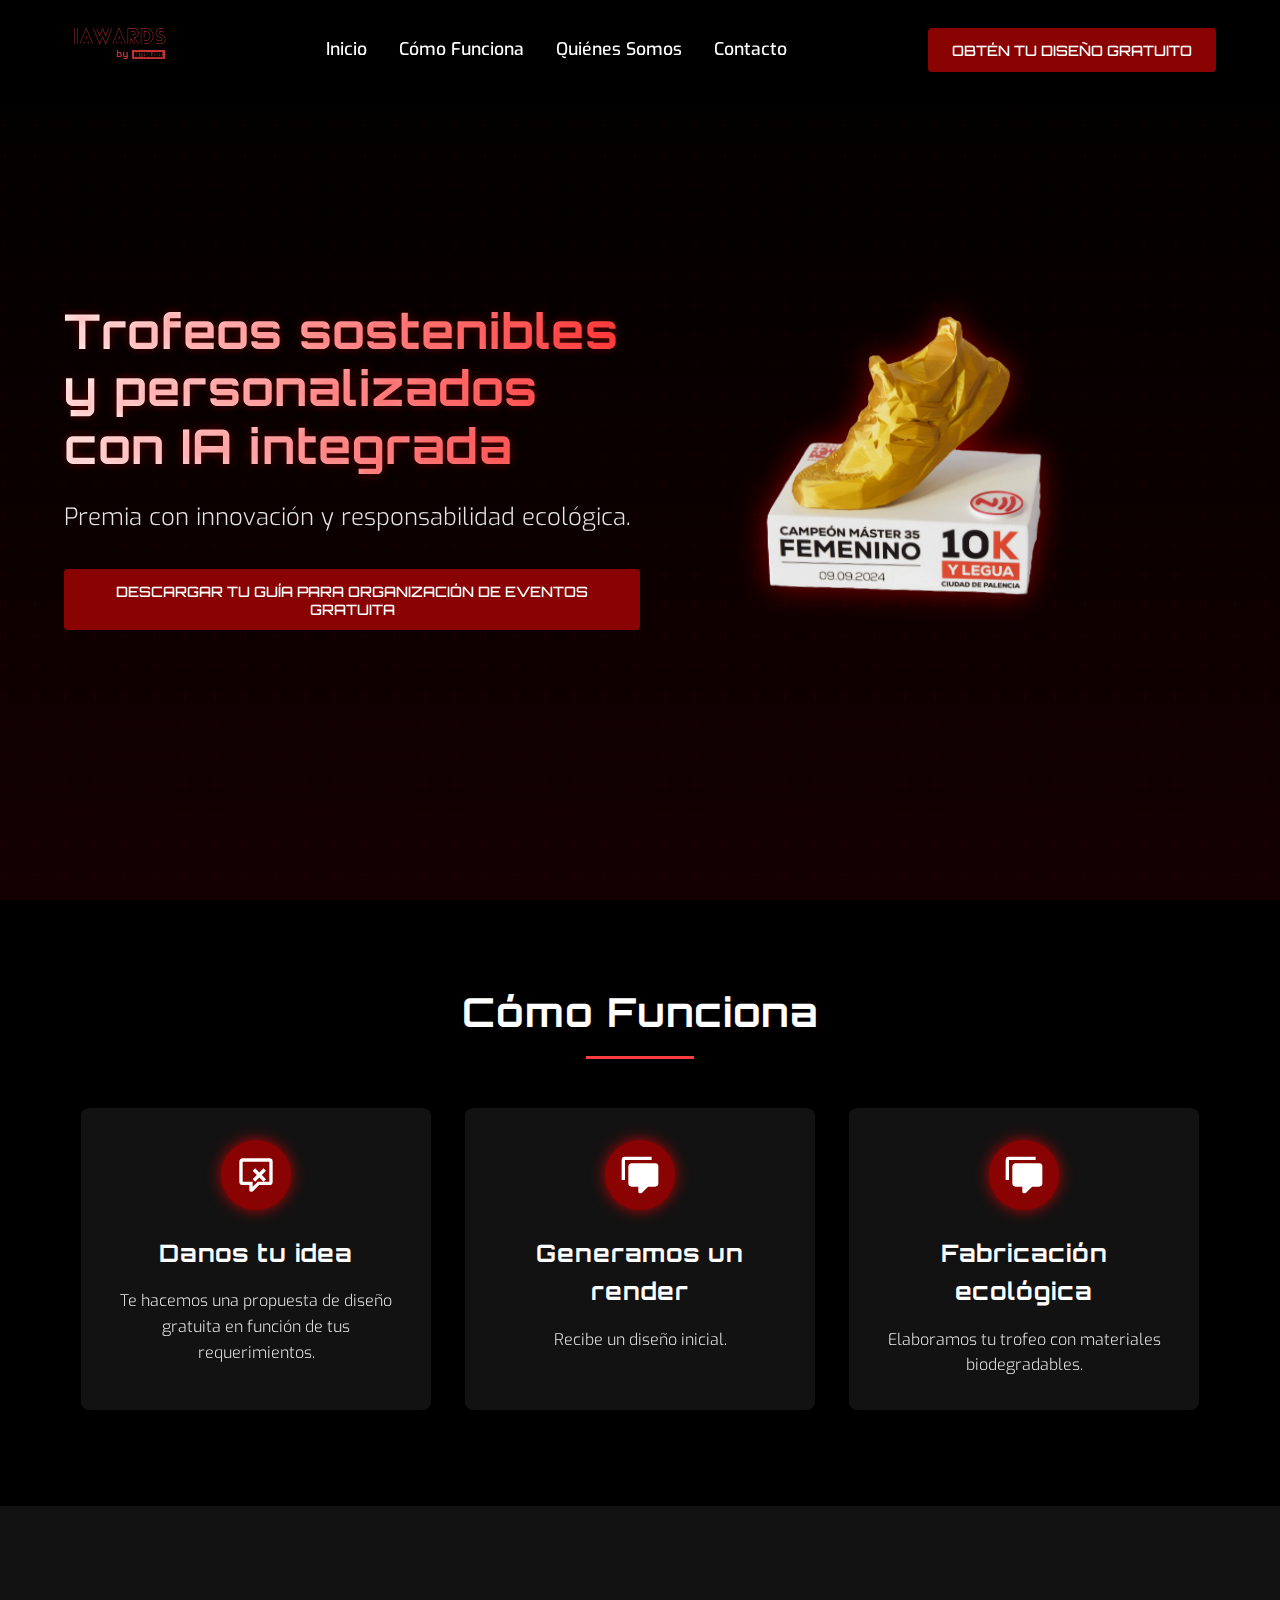
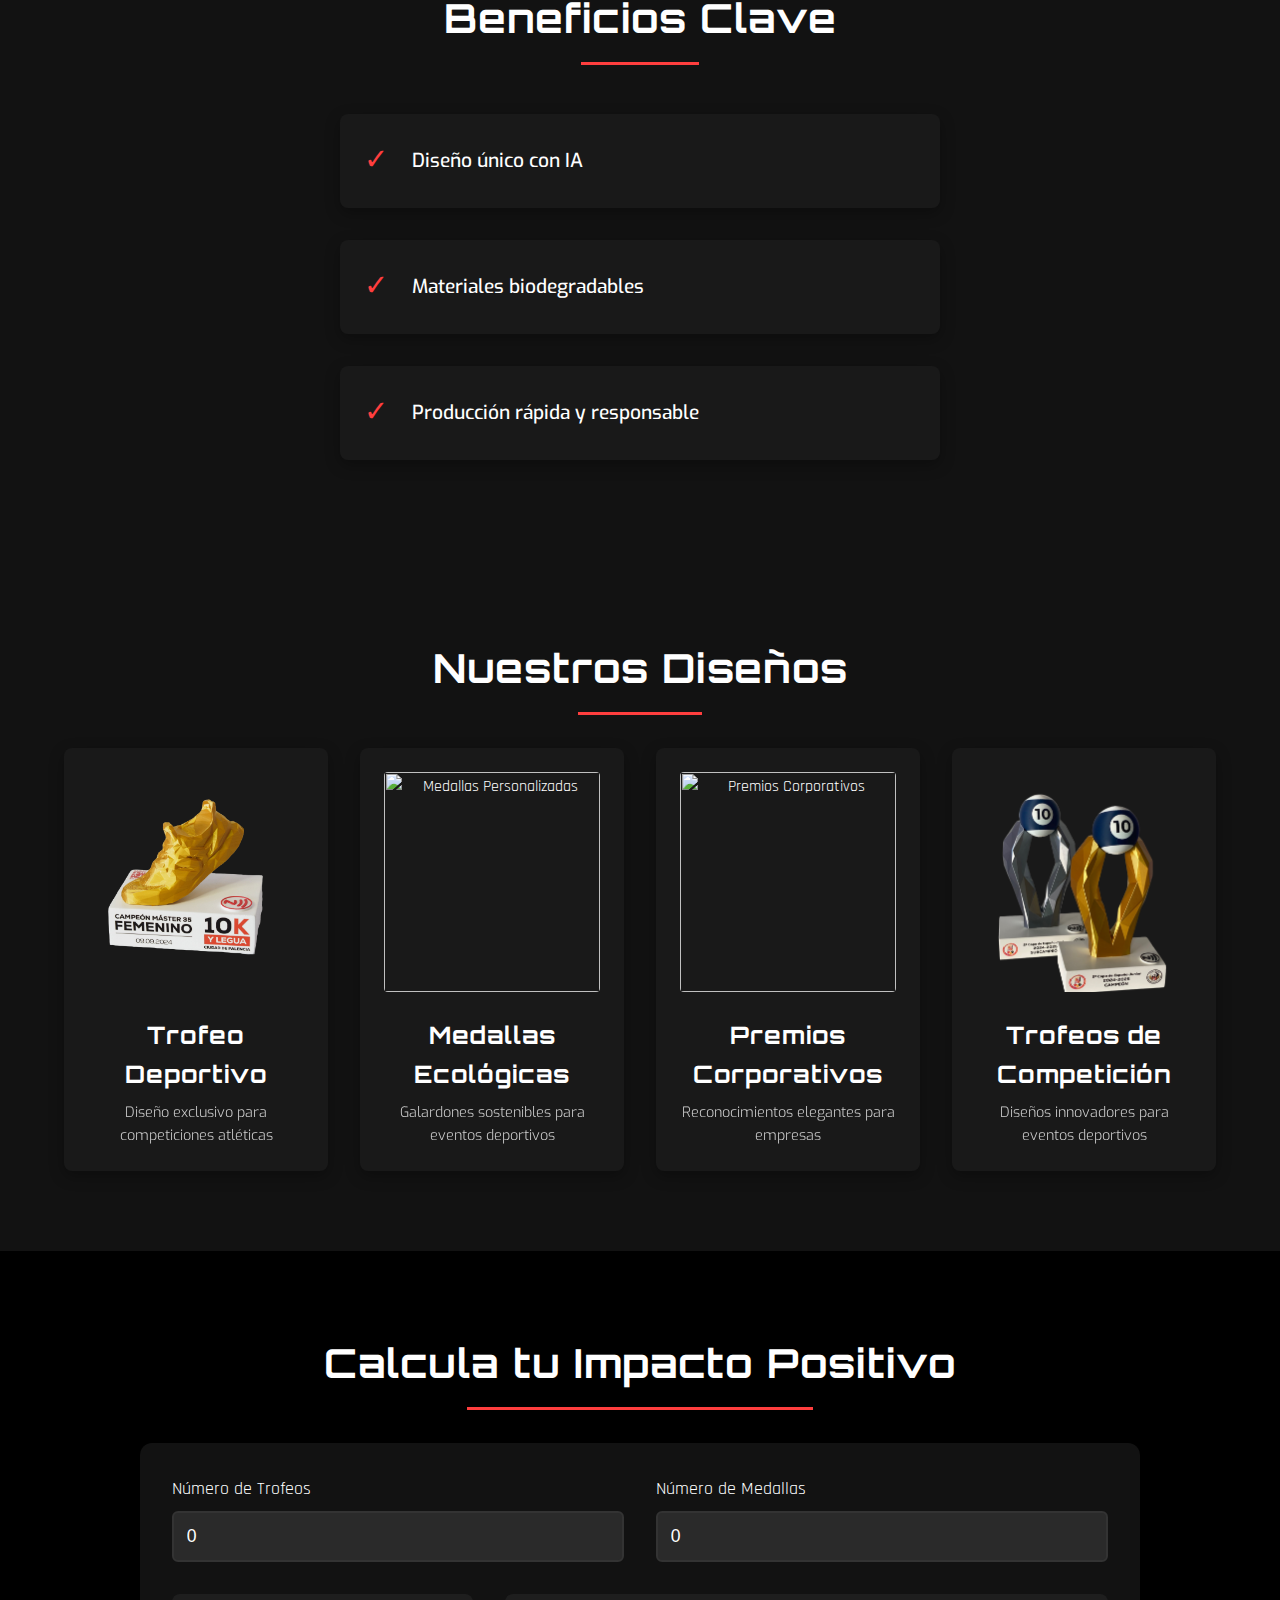
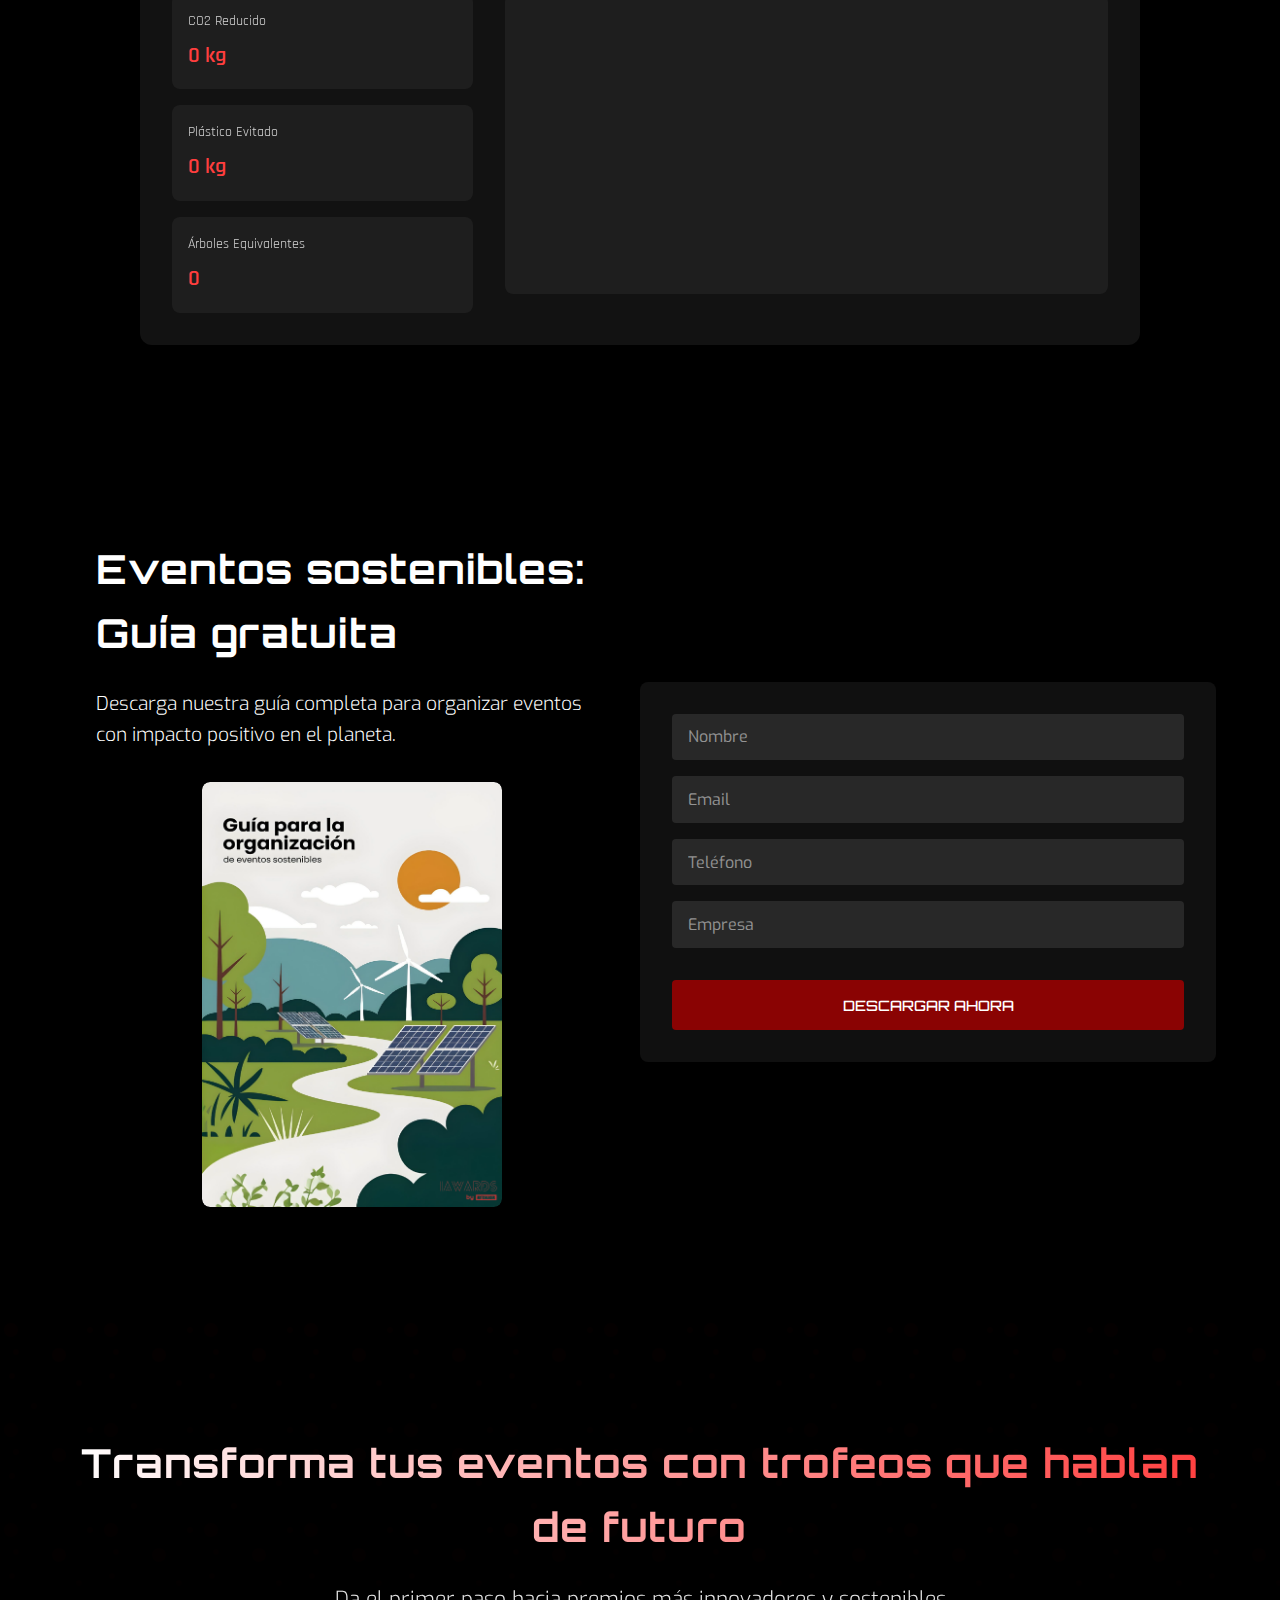
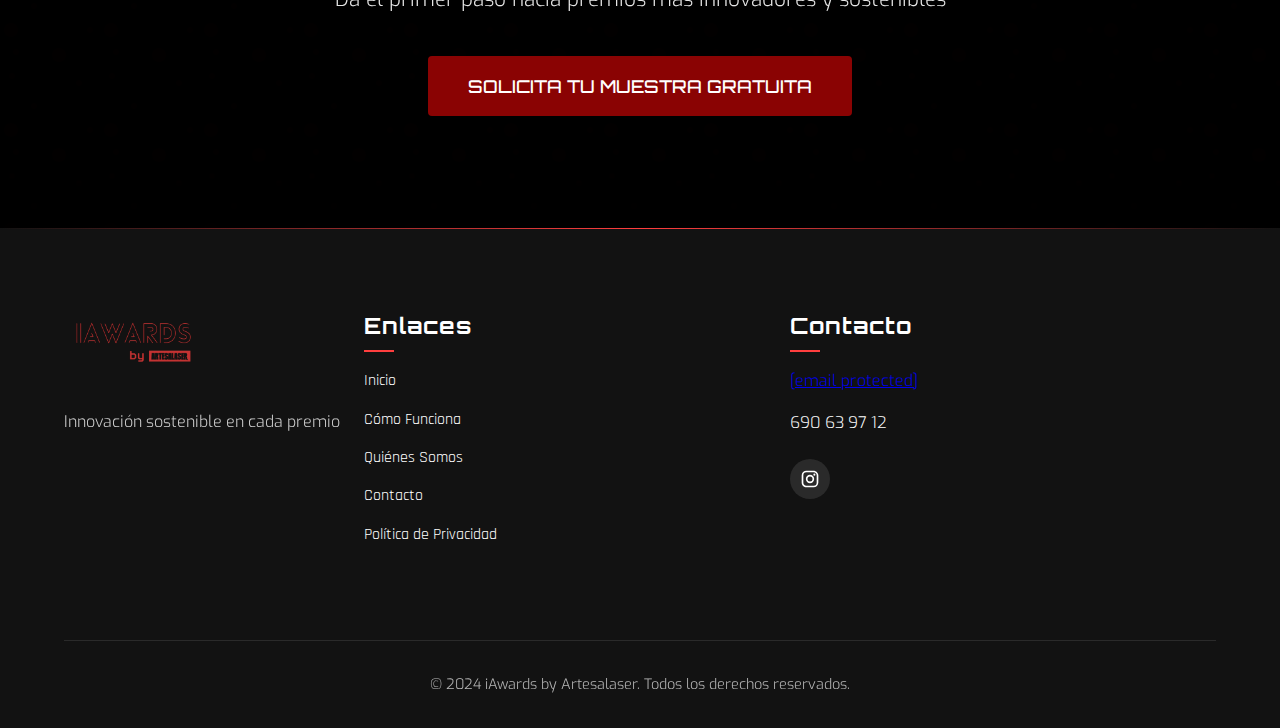
==== index.html @ 8a7608b1 "Add files via upload" ====
<html lang="es">
<head>
    <meta charset="UTF-8">
    <meta name="viewport" content="width=device-width, initial-scale=1.0">
    <title>iAwards - Trofeos Biodegradables con IA</title>
    <link rel="stylesheet" href="styles.css">
    <link rel="stylesheet" href="styles-calculator.css">
    <link rel="stylesheet" href="styles-guide.css">
    <script type="module" src="script.js" defer></script>
</head>
<body>
    <header>
        <div class="logo-container">
            <img src="/freepik__background__19452.png" alt="iAwards" class="logo">
        </div>
        <nav>
            <ul>
                <li><a href="#inicio">Inicio</a></li>
                <li><a href="#como-funciona">Cómo Funciona</a></li>
                <li><a href="about-us.html">Quiénes Somos</a></li>
                <li><a href="#contacto">Contacto</a></li>
            </ul>
        </nav>
        <button class="cta-button">Obtén tu diseño gratuito</button>
        <div class="menu-toggle">
            <span></span>
            <span></span>
            <span></span>
        </div>
    </header>

    <section class="hero" id="inicio">
        <div class="hero-content">
            <h1>Trofeos sostenibles y personalizados con IA integrada</h1>
            <p>Premia con innovación y responsabilidad ecológica.</p>
            <button class="cta-button">Descargar tu guía para organización de eventos gratuita</button>
        </div>
        <div class="hero-image">
            <div class="trophy-showcase">
                <img src="/IMG_0408.png" alt="Trofeo Innovador" class="trophy-img">
            </div>
        </div>
    </section>

    <section class="how-it-works" id="como-funciona">
        <h2>Cómo Funciona</h2>
        <div class="steps">
            <div class="step">
                <div class="step-icon">
                    <svg viewBox="0 0 24 24" class="icon">
                        <path d="M9,22A1,1 0 0,1 8,21V18H4A2,2 0 0,1 2,16V4C2,2.89 2.9,2 4,2H20A2,2 0 0,1 22,4V16A2,2 0 0,1 20,18H13.9L10.2,21.71C10,21.9 9.75,22 9.5,22V22H9M10,16V19.08L13.08,16H20V4H4V16H10M16.5,8L14,10.5L11.5,8L10,9.5L12.5,12L10,14.5L11.5,16L14,13.5L16.5,16L18,14.5L15.5,12L18,9.5L16.5,8Z" />
                    </svg>
                </div>
                <h3>Danos tu idea</h3>
                <p>Te hacemos una propuesta de diseño gratuita en función de tus requerimientos.</p>
            </div>
            <div class="step">
                <div class="step-icon">
                    <svg viewBox="0 0 24 24" class="icon">
                        <path d="M12,23A1,1 0 0,1 11,22V19H7A2,2 0 0,1 5,17V7C5,5.89 5.9,5 7,5H21A2,2 0 0,1 23,7V17A2,2 0 0,1 21,19H16.9L13.2,22.71C13,22.9 12.75,23 12.5,23V23H12M3,15H1V3A2,2 0 0,1 3,1H19V3H3V15Z" />
                    </svg>
                </div>
                <h3>Generamos un render</h3>
                <p>Recibe un diseño inicial.</p>
            </div>
            <div class="step">
                <div class="step-icon">
                    <svg viewBox="0 0 24 24" class="icon">
                        <path d="M12,23A1,1 0 0,1 11,22V19H7A2,2 0 0,1 5,17V7C5,5.89 5.9,5 7,5H21A2,2 0 0,1 23,7V17A2,2 0 0,1 21,19H16.9L13.2,22.71C13,22.9 12.75,23 12.5,23V23H12M3,15H1V3A2,2 0 0,1 3,1H19V3H3V15Z" />
                    </svg>
                </div>
                <h3>Fabricación ecológica</h3>
                <p>Elaboramos tu trofeo con materiales biodegradables.</p>
            </div>
        </div>
    </section>

    <section class="benefits">
        <h2>Beneficios Clave</h2>
        <div class="benefits-list">
            <div class="benefit">
                <span class="checkmark">✓</span>
                <p>Diseño único con IA</p>
            </div>
            <div class="benefit">
                <span class="checkmark">✓</span>
                <p>Materiales biodegradables</p>
            </div>
            <div class="benefit">
                <span class="checkmark">✓</span>
                <p>Producción rápida y responsable</p>
            </div>
        </div>
    </section>

    <section class="trophies-showcase">
        <h2>Nuestros Diseños</h2>
        <div class="trophy-grid">
            <div class="trophy-card">
                <div class="trophy-image-container">
                    <img src="/IMG_0408.png" alt="Trofeo Deportivo" class="trophy-image">
                </div>
                <h3>Trofeo Deportivo</h3>
                <p>Diseño exclusivo para competiciones atléticas</p>
            </div>
            <div class="trophy-card">
                <div class="trophy-image-container">
                    <img src="/IMG_0407.png" alt="Medallas Personalizadas" class="trophy-image">
                </div>
                <h3>Medallas Ecológicas</h3>
                <p>Galardones sostenibles para eventos deportivos</p>
            </div>
            <div class="trophy-card">
                <div class="trophy-image-container">
                    <img src="/IMG_0410.png" alt="Premios Corporativos" class="trophy-image">
                </div>
                <h3>Premios Corporativos</h3>
                <p>Reconocimientos elegantes para empresas</p>
            </div>
            <div class="trophy-card">
                <div class="trophy-image-container">
                    <img src="/freepik__background__19453.png" alt="Trofeos de Competición" class="trophy-image">
                </div>
                <h3>Trofeos de Competición</h3>
                <p>Diseños innovadores para eventos deportivos</p>
            </div>
        </div>
    </section>

    <section class="impact-calculator">
        <h2>Calcula tu Impacto Positivo</h2>
        <div class="calculator-container">
            <div class="inputs">
                <div class="input-group">
                    <label for="trophies">Número de Trofeos</label>
                    <input type="number" id="trophies" min="0" value="0">
                </div>
                <div class="input-group">
                    <label for="medals">Número de Medallas</label>
                    <input type="number" id="medals" min="0" value="0">
                </div>
            </div>
            <div class="results">
                <div class="stats">
                    <div class="stat-item">
                        <span class="stat-label">CO2 Reducido</span>
                        <span class="stat-value" id="co2-saved">0 kg</span>
                    </div>
                    <div class="stat-item">
                        <span class="stat-label">Plástico Evitado</span>
                        <span class="stat-value" id="plastic-saved">0 kg</span>
                    </div>
                    <div class="stat-item">
                        <span class="stat-label">Árboles Equivalentes</span>
                        <span class="stat-value" id="trees-saved">0</span>
                    </div>
                </div>
                <div class="chart-container">
                    <canvas id="impactChart"></canvas>
                </div>
            </div>
        </div>
    </section>

    <section class="lead-magnet">
        <div class="lead-content">
            <h2>Eventos sostenibles: Guía gratuita</h2>
            <p>Descarga nuestra guía completa para organizar eventos con impacto positivo en el planeta.</p>
            <div class="guide-cover">
                <img src="/1freepik__portada-de-libro-titulada-gua-para-la-organizacin-__462513.png" alt="Guía para la organización de eventos sostenibles">
            </div>
        </div>
        <form class="lead-form" action="https://formspree.io/f/maneqpwq" method="POST">
            <input type="text" name="nombre" placeholder="Nombre" required>
            <input type="email" name="email" placeholder="Email" required>
            <input type="tel" name="telefono" placeholder="Teléfono">
            <input type="text" name="empresa" placeholder="Empresa">
            <button type="submit" class="cta-button">Descargar ahora</button>
        </form>
    </section>

    <section class="final-cta">
        <h2>Transforma tus eventos con trofeos que hablan de futuro</h2>
        <p>Da el primer paso hacia premios más innovadores y sostenibles</p>
        <button class="cta-button glow">Solicita tu muestra gratuita</button>
    </section>

    <footer id="contacto">
        <div class="footer-content">
            <div class="footer-logo">
                <img src="/freepik__background__19452.png" alt="iAwards" class="logo">
                <p>Innovación sostenible en cada premio</p>
            </div>
            <div class="footer-links">
                <h3>Enlaces</h3>
                <ul>
                    <li><a href="#inicio">Inicio</a></li>
                    <li><a href="#como-funciona">Cómo Funciona</a></li>
                    <li><a href="about-us.html">Quiénes Somos</a></li>
                    <li><a href="#contacto">Contacto</a></li>
                    <li><a href="privacy.html">Política de Privacidad</a></li>
                </ul>
            </div>
            <div class="footer-contact">
                <h3>Contacto</h3>
                <p><a href="/cdn-cgi/l/email-protection" class="__cf_email__" data-cfemail="9cfdeee8f9effdf0fdeff9eedcfbf1fdf5f0b2fff3f1">[email&#160;protected]</a></p>
                <p>690 63 97 12</p>
                <div class="social-icons">
                    <a href="https://www.instagram.com/" class="social-icon">
                        <svg viewBox="0 0 24 24" class="icon">
                            <path d="M7.8,2H16.2C19.4,2 22,4.6 22,7.8V16.2A5.8,5.8 0 0,1 16.2,22H7.8C4.6,22 2,19.4 2,16.2V7.8A5.8,5.8 0 0,1 7.8,2M7.6,4A3.6,3.6 0 0,0 4,7.6V16.4C4,18.39 5.61,20 7.6,20H16.4A3.6,3.6 0 0,0 20,16.4V7.6C20,5.61 18.39,4 16.4,4H7.6M17.25,5.5A1.25,1.25 0 0,1 18.5,6.75A1.25,1.25 0 0,1 17.25,8A1.25,1.25 0 0,1 16,6.75A1.25,1.25 0 0,1 17.25,5.5M12,7A5,5 0 0,1 17,12A5,5 0 0,1 12,17A5,5 0 0,1 7,12A5,5 0 0,1 12,7M12,9A3,3 0 0,0 9,12A3,3 0 0,0 12,15A3,3 0 0,0 15,12A3,3 0 0,0 12,9Z" />
                        </svg>
                    </a>
                </div>
            </div>
        </div>
        <div class="footer-bottom">
            <p>&copy; 2024 iAwards by Artesalaser. Todos los derechos reservados.</p>
        </div>
    </footer>
<script data-cfasync="false" src="/cdn-cgi/scripts/5c5dd728/cloudflare-static/email-decode.min.js"></script></body>
</html>
---- styles.css ----
@import url('https://fonts.googleapis.com/css2?family=Orbitron:wght@400;500;600;700&family=Rajdhani:wght@300;400;500;600;700&family=Exo:wght@200;300;400;500;600;700&display=swap');

:root {
    --primary-color: #8a0303;
    --secondary-color: #fd0000;
    --accent-color: #ff3e3e;
    --background-color: #000000;
    --text-color: #ffffff;
    --dark-grey: #121212;
    --light-grey: #333333;
    --glow-color: rgba(255, 0, 0, 0.7);
    --transition-speed: 0.3s;
}

* {
    margin: 0;
    padding: 0;
    box-sizing: border-box;
}

body {
    font-family: 'Rajdhani', sans-serif;
    background-color: var(--background-color);
    color: var(--text-color);
    line-height: 1.6;
    overflow-x: hidden;
}

h1, h2, h3 {
    font-family: 'Orbitron', sans-serif;
    font-weight: 700;
    letter-spacing: 1px;
}

p {
    font-family: 'Exo', sans-serif;
    font-weight: 300;
}

.hidden {
    opacity: 0;
    transform: translateY(20px);
}

/* Header Styles */
header {
    display: flex;
    justify-content: space-between;
    align-items: center;
    padding: 1rem 5%;
    position: fixed;
    top: 0;
    left: 0;
    width: 100%;
    z-index: 1000;
    background-color: rgba(0, 0, 0, 0.9);
    backdrop-filter: blur(10px);
    box-shadow: 0 2px 10px rgba(0, 0, 0, 0.3);
    transition: all 0.3s ease;
}

.logo-container {
    width: 120px;
}

.logo {
    width: 100%;
    height: auto;
}

nav ul {
    display: flex;
    list-style: none;
}

nav ul li {
    margin: 0 1rem;
}

nav ul li a {
    color: var(--text-color);
    text-decoration: none;
    font-family: 'Exo', sans-serif;
    font-weight: 500;
    font-size: 1.1rem;
    transition: all var(--transition-speed) ease;
    position: relative;
}

nav ul li a::after {
    content: '';
    position: absolute;
    width: 0;
    height: 2px;
    bottom: -4px;
    left: 0;
    background-color: var(--accent-color);
    transition: width var(--transition-speed) ease;
}

nav ul li a:hover {
    color: var(--accent-color);
}

nav ul li a:hover::after {
    width: 100%;
}

.cta-button {
    background-color: var(--primary-color);
    color: var(--text-color);
    border: none;
    padding: 0.8rem 1.5rem;
    font-family: 'Orbitron', sans-serif;
    font-size: 0.9rem;
    font-weight: 500;
    text-transform: uppercase;
    border-radius: 4px;
    cursor: pointer;
    transition: all var(--transition-speed) ease;
    position: relative;
    overflow: hidden;
    z-index: 1;
}

.cta-button::before {
    content: '';
    position: absolute;
    top: 0;
    left: -100%;
    width: 100%;
    height: 100%;
    background: linear-gradient(90deg, transparent, rgba(255, 255, 255, 0.2), transparent);
    transition: all 0.6s ease;
    z-index: -1;
}

.cta-button:hover {
    background-color: var(--secondary-color);
    transform: scale(1.05);
    box-shadow: 0 0 15px var(--glow-color);
}

.cta-button:hover::before {
    left: 100%;
}

.cta-button.glow {
    animation: pulse 2s infinite;
}

@keyframes pulse {
    0% {
        box-shadow: 0 0 0 0 var(--glow-color);
    }
    70% {
        box-shadow: 0 0 15px 10px rgba(255, 0, 0, 0);
    }
    100% {
        box-shadow: 0 0 0 0 rgba(255, 0, 0, 0);
    }
}

.menu-toggle {
    display: none;
    flex-direction: column;
    justify-content: space-between;
    width: 30px;
    height: 21px;
    cursor: pointer;
}

.menu-toggle span {
    display: block;
    height: 3px;
    width: 100%;
    background-color: var(--text-color);
    border-radius: 3px;
    transition: all 0.3s ease;
}

/* Hero Section */
.hero {
    display: flex;
    align-items: center;
    justify-content: space-between;
    min-height: 100vh;
    padding: 7rem 5% 5rem;
    background: linear-gradient(to bottom, #000000, #140000);
    position: relative;
    overflow: hidden;
}

.hero::before {
    content: '';
    position: absolute;
    top: 0;
    left: 0;
    width: 100%;
    height: 100%;
    background: url("data:image/svg+xml,%3Csvg width='60' height='60' viewBox='0 0 60 60' xmlns='http://www.w3.org/2000/svg'%3E%3Cg fill='none' fill-rule='evenodd'%3E%3Cg fill='%23ff0000' fill-opacity='0.05'%3E%3Cpath d='M36 34v-4h-2v4h-4v2h4v4h2v-4h4v-2h-4zm0-30V0h-2v4h-4v2h4v4h2V6h4V4h-4zM6 34v-4H4v4H0v2h4v4h2v-4h4v-2H6zM6 4V0H4v4H0v2h4v4h2V6h4V4H6z'/%3E%3C/g%3E%3C/g%3E%3C/svg%3E");
    opacity: 0.5;
}

.hero-content {
    flex: 1;
    max-width: 600px;
    z-index: 2;
}

.hero h1 {
    font-size: 3rem;
    margin-bottom: 1.5rem;
    line-height: 1.2;
    background: linear-gradient(90deg, #ffffff, #ff3e3e);
    -webkit-background-clip: text;
    background-clip: text;
    color: transparent;
    text-shadow: 0 0 10px rgba(255, 0, 0, 0.3);
}

.hero p {
    font-size: 1.5rem;
    margin-bottom: 2rem;
    opacity: 0.9;
}

.hero-image {
    flex: 1;
    display: flex;
    justify-content: center;
    align-items: center;
    position: relative;
}

.trophy-showcase {
    position: relative;
    perspective: 1000px;
    width: 100%;
    height: 400px;
    display: flex;
    justify-content: center;
    align-items: center;
}

.trophy-img {
    height: 100%;
    object-fit: contain;
    transform: rotateY(15deg);
    filter: drop-shadow(0 0 15px rgba(255, 0, 0, 0.5));
    transition: transform 0.5s ease;
}

.trophy-showcase:hover .trophy-img {
    transform: rotateY(0deg) scale(1.05);
}

/* How It Works Section */
.how-it-works {
    padding: 5rem 5%;
    text-align: center;
    background-color: var(--background-color);
}

.how-it-works h2 {
    font-size: 2.5rem;
    margin-bottom: 3rem;
    position: relative;
    display: inline-block;
}

.how-it-works h2::after {
    content: '';
    position: absolute;
    width: 30%;
    height: 3px;
    bottom: -15px;
    left: 35%;
    background-color: var(--accent-color);
}

.steps {
    display: flex;
    justify-content: space-around;
    flex-wrap: wrap;
    max-width: 1200px;
    margin: 0 auto;
}

.step {
    flex: 1;
    min-width: 250px;
    max-width: 350px;
    margin: 1rem;
    padding: 2rem;
    background-color: rgba(30, 30, 30, 0.6);
    border-radius: 8px;
    box-shadow: 0 5px 15px rgba(0, 0, 0, 0.3);
    transition: all var(--transition-speed) ease;
    position: relative;
    overflow: hidden;
}

.step::before {
    content: '';
    position: absolute;
    top: 0;
    left: 0;
    width: 100%;
    height: 100%;
    background: linear-gradient(45deg, transparent, rgba(255, 0, 0, 0.05), transparent);
    transform: translateX(-100%);
    transition: transform 0.6s ease;
}

.step:hover {
    transform: translateY(-10px);
    box-shadow: 0 10px 25px rgba(0, 0, 0, 0.4);
}

.step:hover::before {
    transform: translateX(100%);
}

.step-icon {
    width: 70px;
    height: 70px;
    margin: 0 auto 1.5rem;
    display: flex;
    justify-content: center;
    align-items: center;
    border-radius: 50%;
    background-color: var(--primary-color);
    box-shadow: 0 0 15px var(--glow-color);
}

.step-icon .icon {
    width: 40px;
    height: 40px;
    fill: var(--text-color);
}

.step h3 {
    font-size: 1.5rem;
    margin-bottom: 1rem;
}

.step p {
    font-size: 1rem;
    opacity: 0.9;
}

/* Benefits Section */
.benefits {
    padding: 5rem 5%;
    text-align: center;
    background-color: var(--dark-grey);
}

.benefits h2 {
    font-size: 2.5rem;
    margin-bottom: 3rem;
    position: relative;
    display: inline-block;
}

.benefits h2::after {
    content: '';
    position: absolute;
    width: 30%;
    height: 3px;
    bottom: -15px;
    left: 35%;
    background-color: var(--accent-color);
}

.benefits-list {
    display: flex;
    flex-direction: column;
    max-width: 600px;
    margin: 0 auto;
}

.benefit {
    display: flex;
    align-items: center;
    margin: 1rem 0;
    padding: 1.5rem;
    background-color: rgba(30, 30, 30, 0.6);
    border-radius: 8px;
    box-shadow: 0 5px 15px rgba(0, 0, 0, 0.3);
    transition: all var(--transition-speed) ease;
}

.benefit:hover {
    transform: translateX(10px);
    box-shadow: 0 5px 25px rgba(0, 0, 0, 0.5);
}

.checkmark {
    font-size: 1.8rem;
    color: var(--accent-color);
    margin-right: 1.5rem;
}

.benefit p {
    font-size: 1.2rem;
    font-weight: 500;
}

/* Trophies Showcase Section */
.trophies-showcase {
    padding: 5rem 5%;
    text-align: center;
    background-color: var(--dark-grey);
    position: relative;
}

.trophies-showcase h2 {
    font-size: 2.5rem;
    margin-bottom: 3rem;
    position: relative;
    display: inline-block;
}

.trophies-showcase h2::after {
    content: '';
    position: absolute;
    width: 30%;
    height: 3px;
    bottom: -15px;
    left: 35%;
    background-color: var(--accent-color);
}

.trophy-grid {
    display: grid;
    grid-template-columns: repeat(auto-fit, minmax(250px, 1fr));
    gap: 2rem;
    max-width: 1200px;
    margin: 0 auto;
}

.trophy-card {
    background-color: rgba(30, 30, 30, 0.6);
    border-radius: 8px;
    padding: 1.5rem;
    transition: all var(--transition-speed) ease;
    box-shadow: 0 5px 15px rgba(0, 0, 0, 0.3);
    overflow: hidden;
}

.trophy-card:hover {
    transform: translateY(-10px);
    box-shadow: 0 15px 30px rgba(0, 0, 0, 0.5);
}

.trophy-image-container {
    height: 220px;
    margin-bottom: 1.5rem;
    overflow: hidden;
    border-radius: 4px;
    position: relative;
}

.trophy-image {
    width: 100%;
    height: 100%;
    object-fit: cover;
    transition: transform 0.5s ease;
}

.trophy-card:hover .trophy-image {
    transform: scale(1.05);
}

.trophy-card h3 {
    font-size: 1.5rem;
    margin-bottom: 0.5rem;
    color: var(--text-color);
}

.trophy-card p {
    font-size: 0.9rem;
    opacity: 0.8;
}

/* Lead Magnet Section */
.lead-magnet {
    padding: 5rem 5%;
    background-color: var(--background-color);
    display: flex;
    flex-wrap: wrap;
    align-items: center;
    justify-content: space-between;
}

.lead-content {
    flex: 1;
    min-width: 300px;
    padding: 2rem;
}

.lead-content h2 {
    font-size: 2.5rem;
    margin-bottom: 1.5rem;
}

.lead-content p {
    font-size: 1.2rem;
    max-width: 500px;
    margin-bottom: 1.5rem;
}

.lead-form {
    flex: 1;
    min-width: 300px;
    padding: 2rem;
    background-color: rgba(20, 20, 20, 0.8);
    border-radius: 8px;
    box-shadow: 0 5px 15px rgba(0, 0, 0, 0.3);
}

.lead-form input {
    width: 100%;
    padding: 0.8rem 1rem;
    margin-bottom: 1rem;
    border: none;
    border-radius: 4px;
    background-color: rgba(255, 255, 255, 0.1);
    color: var(--text-color);
    font-family: 'Exo', sans-serif;
    font-size: 1rem;
    transition: all var(--transition-speed) ease;
}

.lead-form input:focus {
    outline: none;
    background-color: rgba(255, 255, 255, 0.2);
    box-shadow: 0 0 10px rgba(255, 0, 0, 0.3);
}

.lead-form input::placeholder {
    color: rgba(255, 255, 255, 0.5);
}

.lead-form button {
    width: 100%;
    padding: 1rem;
    margin-top: 1rem;
}

/* Final CTA Section */
.final-cta {
    padding: 7rem 5%;
    text-align: center;
    background-color: var(--background-color);
    background-image: linear-gradient(to bottom, rgba(0, 0, 0, 0.7), rgba(0, 0, 0, 0.9)), url("data:image/svg+xml,%3Csvg width='100' height='100' viewBox='0 0 100 100' xmlns='http://www.w3.org/2000/svg'%3E%3Cpath d='M11 18c3.866 0 7-3.134 7-7s-3.134-7-7-7-7 3.134-7 7 3.134 7 7 7zm48 25c3.866 0 7-3.134 7-7s-3.134-7-7-7-7 3.134-7 7 3.134 7 7 7zm-43-7c1.657 0 3-1.343 3-3s-1.343-3-3-3-3 1.343-3 3 1.343 3 3 3zm63 31c1.657 0 3-1.343 3-3s-1.343-3-3-3-3 1.343-3 3 1.343 3 3 3zM34 90c1.657 0 3-1.343 3-3s-1.343-3-3-3-3 1.343-3 3 1.343 3 3 3zm56-76c1.657 0 3-1.343 3-3s-1.343-3-3-3-3 1.343-3 3 1.343 3 3 3zM12 60c1.657 0 3-1.343 3-3s-1.343-3-3-3-3 1.343-3 3 1.343 3 3 3z' fill='%23ff0000' fill-opacity='0.05' fill-rule='evenodd'/%3E%3C/svg%3E");
}

.final-cta h2 {
    font-size: 2.5rem;
    margin-bottom: 1.5rem;
    background: linear-gradient(90deg, #ffffff, #ff3e3e);
    -webkit-background-clip: text;
    background-clip: text;
    color: transparent;
}

.final-cta p {
    font-size: 1.3rem;
    max-width: 700px;
    margin: 0 auto 2.5rem;
    opacity: 0.9;
}

.final-cta button {
    padding: 1.2rem 2.5rem;
    font-size: 1.1rem;
}

/* Footer Styles */
footer {
    background-color: var(--dark-grey);
    padding: 5rem 5% 2rem;
    position: relative;
}

footer::before {
    content: '';
    position: absolute;
    top: 0;
    left: 0;
    width: 100%;
    height: 1px;
    background: linear-gradient(90deg, transparent, var(--accent-color), transparent);
}

.footer-content {
    display: flex;
    flex-wrap: wrap;
    justify-content: space-between;
    margin-bottom: 3rem;
}

.footer-logo {
    flex: 1;
    min-width: 200px;
    max-width: 300px;
    margin-bottom: 2rem;
}

.footer-logo img {
    width: 150px;
    margin-bottom: 1rem;
}

.footer-logo p {
    font-size: 1rem;
    opacity: 0.8;
}

.footer-links, .footer-contact {
    flex: 1;
    min-width: 200px;
    margin-bottom: 2rem;
}

.footer-links h3, .footer-contact h3 {
    font-size: 1.4rem;
    margin-bottom: 1.5rem;
    position: relative;
    display: inline-block;
}

.footer-links h3::after, .footer-contact h3::after {
    content: '';
    position: absolute;
    width: 30px;
    height: 2px;
    bottom: -8px;
    left: 0;
    background-color: var(--accent-color);
}

.footer-links ul {
    list-style: none;
}

.footer-links ul li {
    margin-bottom: 0.8rem;
}

.footer-links ul li a, .social-icon {
    color: var(--text-color);
    text-decoration: none;
    transition: all var(--transition-speed) ease;
    font-size: 1rem;
    display: inline-block;
    position: relative;
}

.footer-links ul li a::after {
    content: '';
    position: absolute;
    width: 0;
    height: 1px;
    bottom: -3px;
    left: 0;
    background-color: var(--accent-color);
    transition: width var(--transition-speed) ease;
}

.footer-links ul li a:hover {
    color: var(--accent-color);
    transform: translateX(5px);
}

.footer-links ul li a:hover::after {
    width: 100%;
}

.footer-contact p {
    margin-bottom: 1rem;
    font-size: 1rem;
}

.social-icons {
    display: flex;
    margin-top: 1.5rem;
}

.social-icon {
    width: 40px;
    height: 40px;
    display: flex;
    align-items: center;
    justify-content: center;
    background-color: rgba(255, 255, 255, 0.1);
    border-radius: 50%;
    margin-right: 1rem;
    transition: all var(--transition-speed) ease;
}

.social-icon .icon {
    width: 20px;
    height: 20px;
    fill: var(--text-color);
    transition: all var(--transition-speed) ease;
}

.social-icon:hover {
    background-color: var(--accent-color);
    transform: translateY(-5px);
    box-shadow: 0 5px 15px rgba(255, 0, 0, 0.3);
}

.social-icon:hover .icon {
    fill: #ffffff;
}

.footer-bottom {
    text-align: center;
    padding-top: 2rem;
    border-top: 1px solid rgba(255, 255, 255, 0.1);
}

.footer-bottom p {
    font-size: 0.9rem;
    opacity: 0.7;
}

/* Responsive Styles */
@media screen and (max-width: 1024px) {
    header {
        padding: 1rem 3%;
    }
    
    .hero {
        padding: 7rem 3% 5rem;
        flex-direction: column;
    }
    
    .hero-content {
        max-width: 100%;
        text-align: center;
        margin-bottom: 3rem;
    }
    
    .hero h1 {
        font-size: 2.5rem;
    }
    
    .how-it-works, .benefits, .lead-magnet, .final-cta {
        padding: 4rem 3%;
    }
    
    .steps {
        justify-content: center;
    }
    
    .step {
        margin: 1rem;
    }
}

@media screen and (max-width: 768px) {
    header {
        padding: 1rem 5%;
    }
    
    nav {
        position: fixed;
        top: 0;
        right: -100%;
        width: 70%;
        height: 100vh;
        background-color: rgba(0, 0, 0, 0.95);
        display: flex;
        align-items: center;
        justify-content: center;
        transition: right 0.5s ease;
        z-index: 1000;
    }
    
    nav.active {
        right: 0;
    }
    
    nav ul {
        flex-direction: column;
        text-align: center;
    }
    
    nav ul li {
        margin: 1.5rem 0;
    }
    
    header .cta-button {
        display: none;
    }
    
    .menu-toggle {
        display: flex;
        z-index: 1001;
    }
    
    .menu-toggle.active span:nth-child(1) {
        transform: translateY(9px) rotate(45deg);
    }
    
    .menu-toggle.active span:nth-child(2) {
        opacity: 0;
    }
    
    .menu-toggle.active span:nth-child(3) {
        transform: translateY(-9px) rotate(-45deg);
    }
    
    .hero h1 {
        font-size: 2rem;
    }
    
    .hero p {
        font-size: 1.2rem;
    }
    
    .lead-magnet {
        flex-direction: column;
    }
    
    .lead-content, .lead-form {
        min-width: 100%;
    }
    
    .lead-content {
        text-align: center;
        margin-bottom: 2rem;
    }
    
    .lead-content p {
        margin: 0 auto 1.5rem;
    }
    
    .final-cta h2 {
        font-size: 2rem;
    }
    
    .final-cta p {
        font-size: 1.1rem;
    }
}

@media screen and (max-width: 480px) {
    .hero h1 {
        font-size: 1.8rem;
    }
    
    .hero p {
        font-size: 1rem;
    }
    
    .trophy-showcase {
        height: 300px;
    }
    
    .how-it-works h2, .benefits h2, .lead-content h2, .final-cta h2 {
        font-size: 1.8rem;
    }
    
    .step {
        padding: 1.5rem;
    }
    
    .lead-form {
        padding: 1.5rem;
    }
    
    .footer-logo, .footer-links, .footer-contact {
        min-width: 100%;
        text-align: center;
    }
    
    .footer-links h3::after, .footer-contact h3::after {
        left: 50%;
        transform: translateX(-50%);
    }
    
    .social-icons {
        justify-content: center;
    }
}
---- styles-calculator.css ----
.impact-calculator {
    padding: 5rem 5%;
    background-color: var(--background-color);
}

.impact-calculator h2 {
    font-size: 2.5rem;
    text-align: center;
    margin-bottom: 3rem;
    position: relative;
    display: inline-block;
    width: 100%;
}

.impact-calculator h2::after {
    content: '';
    position: absolute;
    width: 30%;
    height: 3px;
    bottom: -15px;
    left: 35%;
    background-color: var(--accent-color);
}

.calculator-container {
    max-width: 1000px;
    margin: 0 auto;
    background-color: var(--dark-grey);
    border-radius: 12px;
    padding: 2rem;
    box-shadow: 0 5px 15px rgba(0, 0, 0, 0.3);
}

.inputs {
    display: flex;
    gap: 2rem;
    margin-bottom: 2rem;
}

.input-group {
    flex: 1;
}

.input-group label {
    display: block;
    margin-bottom: 0.5rem;
    font-size: 1.1rem;
    color: var(--text-color);
}

.input-group input {
    width: 100%;
    padding: 0.8rem;
    border: 2px solid var(--light-grey);
    border-radius: 6px;
    background-color: rgba(255, 255, 255, 0.1);
    color: var(--text-color);
    font-size: 1.1rem;
    transition: all 0.3s ease;
}

.input-group input:focus {
    outline: none;
    border-color: var(--accent-color);
    box-shadow: 0 0 10px rgba(255, 0, 0, 0.2);
}

.results {
    display: grid;
    grid-template-columns: 1fr 2fr;
    gap: 2rem;
    margin-top: 2rem;
}

.stats {
    display: flex;
    flex-direction: column;
    gap: 1rem;
}

.stat-item {
    background-color: rgba(255, 255, 255, 0.05);
    padding: 1rem;
    border-radius: 8px;
    transition: all 0.3s ease;
}

.stat-item:hover {
    background-color: rgba(255, 255, 255, 0.1);
    transform: translateY(-2px);
}

.stat-label {
    display: block;
    font-size: 0.9rem;
    color: var(--text-color);
    opacity: 0.8;
    margin-bottom: 0.3rem;
}

.stat-value {
    display: block;
    font-size: 1.4rem;
    font-weight: 600;
    color: var(--accent-color);
}

.chart-container {
    background-color: rgba(255, 255, 255, 0.05);
    border-radius: 8px;
    padding: 1rem;
    height: 300px;
}

@media screen and (max-width: 768px) {
    .inputs {
        flex-direction: column;
        gap: 1rem;
    }

    .results {
        grid-template-columns: 1fr;
    }

    .chart-container {
        height: 250px;
    }
}
---- styles-guide.css ----
.guide-cover {
    max-width: 300px;
    margin: 2rem auto 0;
    position: relative;
    transition: transform 0.3s ease;
    box-shadow: 0 10px 25px rgba(0, 0, 0, 0.4);
    border-radius: 8px;
    overflow: hidden;
}

.guide-cover img {
    width: 100%;
    height: auto;
    display: block;
    border-radius: 8px;
}

.guide-cover:hover {
    transform: translateY(-8px);
    box-shadow: 0 15px 35px rgba(255, 0, 0, 0.2);
}

@media screen and (max-width: 768px) {
    .guide-cover {
        max-width: 250px;
        margin: 1.5rem auto;
    }
}
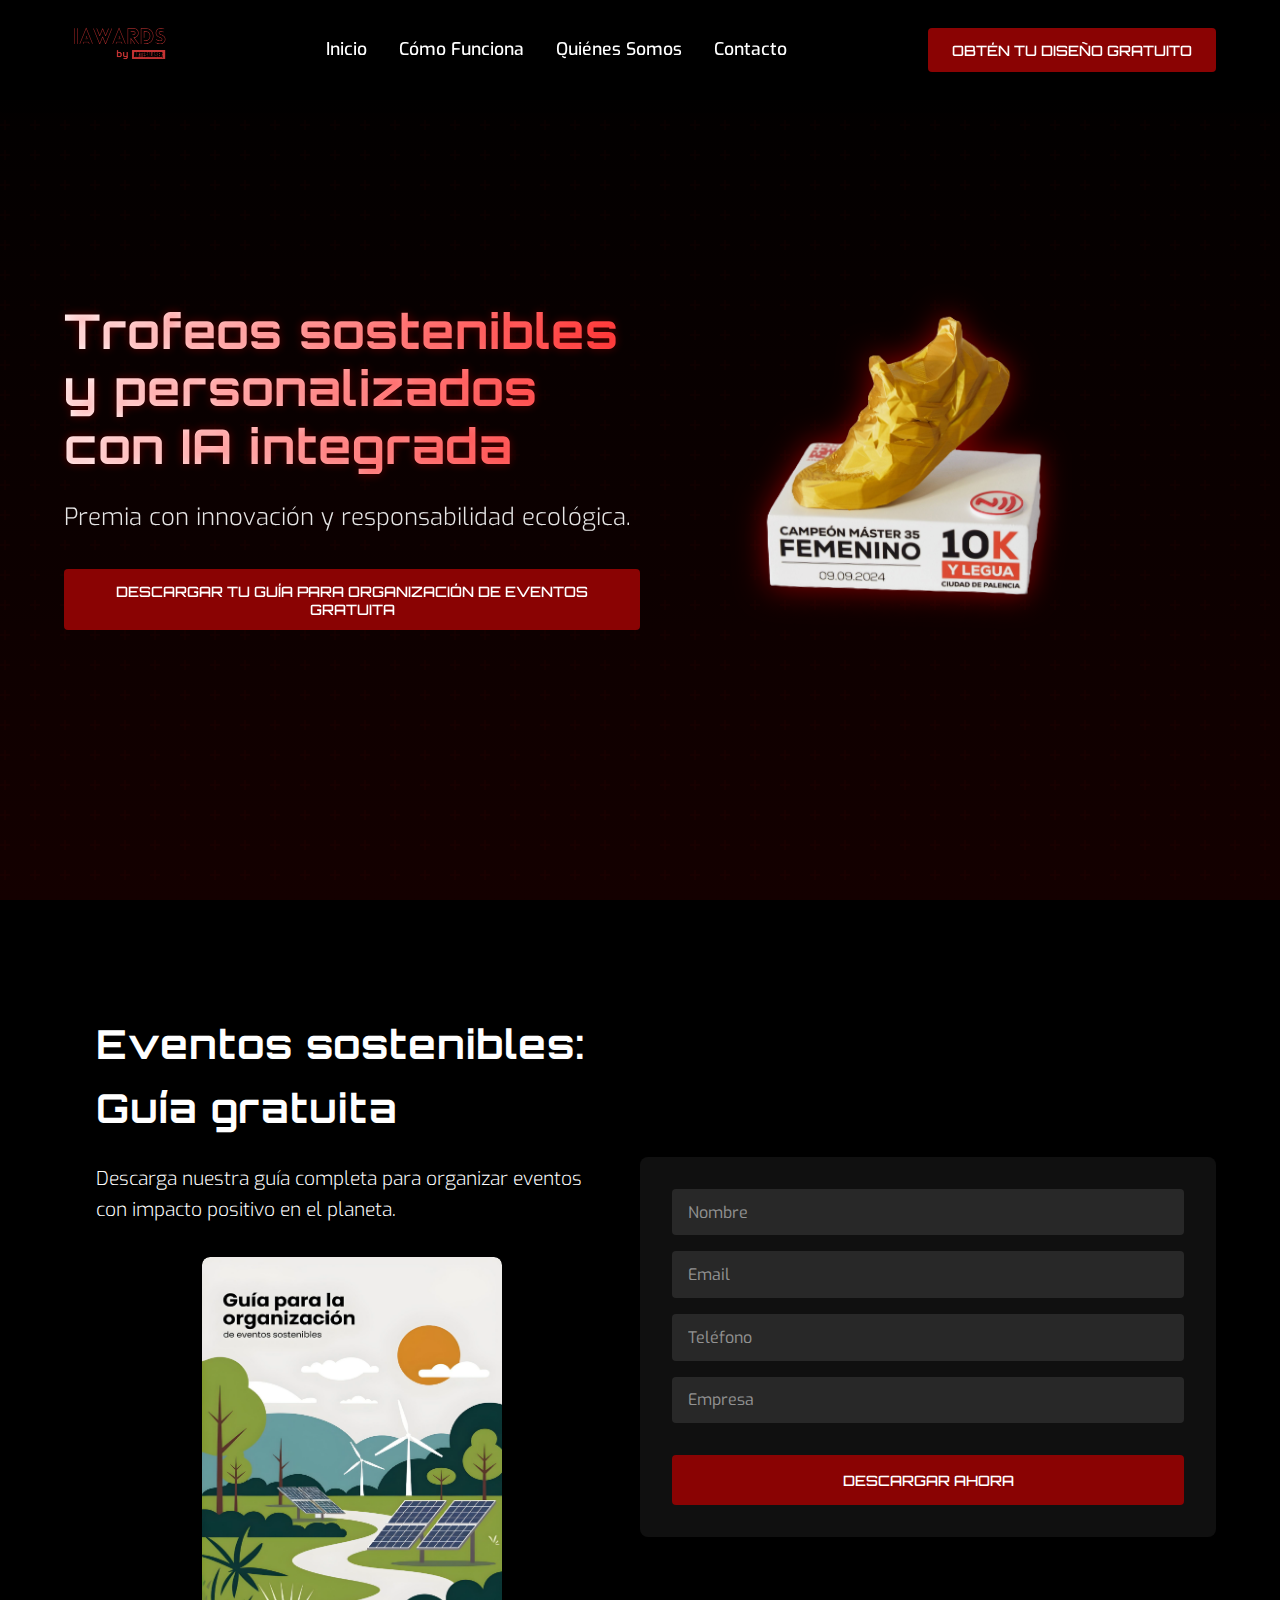
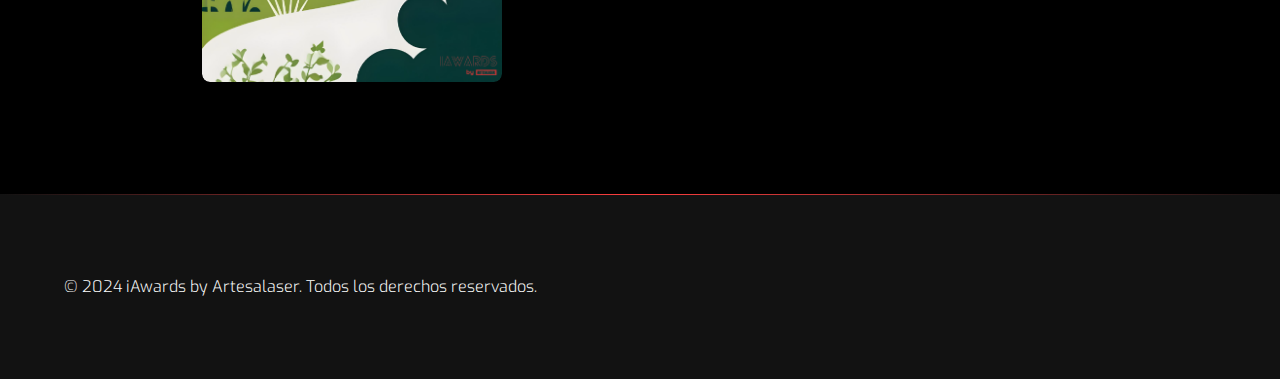
==== commit 8cdb617c: "Update index.html" ====
--- a/index.html
+++ b/index.html
@@ -11,7 +11,7 @@
 <body>
     <header>
         <div class="logo-container">
-            <img src="/freepik__background__19452.png" alt="iAwards" class="logo">
+            <img src="freepik__background__19452.png" alt="iAwards" class="logo">
         </div>
         <nav>
             <ul>
@@ -37,127 +37,7 @@
         </div>
         <div class="hero-image">
             <div class="trophy-showcase">
-                <img src="/IMG_0408.png" alt="Trofeo Innovador" class="trophy-img">
-            </div>
-        </div>
-    </section>
-
-    <section class="how-it-works" id="como-funciona">
-        <h2>Cómo Funciona</h2>
-        <div class="steps">
-            <div class="step">
-                <div class="step-icon">
-                    <svg viewBox="0 0 24 24" class="icon">
-                        <path d="M9,22A1,1 0 0,1 8,21V18H4A2,2 0 0,1 2,16V4C2,2.89 2.9,2 4,2H20A2,2 0 0,1 22,4V16A2,2 0 0,1 20,18H13.9L10.2,21.71C10,21.9 9.75,22 9.5,22V22H9M10,16V19.08L13.08,16H20V4H4V16H10M16.5,8L14,10.5L11.5,8L10,9.5L12.5,12L10,14.5L11.5,16L14,13.5L16.5,16L18,14.5L15.5,12L18,9.5L16.5,8Z" />
-                    </svg>
-                </div>
-                <h3>Danos tu idea</h3>
-                <p>Te hacemos una propuesta de diseño gratuita en función de tus requerimientos.</p>
-            </div>
-            <div class="step">
-                <div class="step-icon">
-                    <svg viewBox="0 0 24 24" class="icon">
-                        <path d="M12,23A1,1 0 0,1 11,22V19H7A2,2 0 0,1 5,17V7C5,5.89 5.9,5 7,5H21A2,2 0 0,1 23,7V17A2,2 0 0,1 21,19H16.9L13.2,22.71C13,22.9 12.75,23 12.5,23V23H12M3,15H1V3A2,2 0 0,1 3,1H19V3H3V15Z" />
-                    </svg>
-                </div>
-                <h3>Generamos un render</h3>
-                <p>Recibe un diseño inicial.</p>
-            </div>
-            <div class="step">
-                <div class="step-icon">
-                    <svg viewBox="0 0 24 24" class="icon">
-                        <path d="M12,23A1,1 0 0,1 11,22V19H7A2,2 0 0,1 5,17V7C5,5.89 5.9,5 7,5H21A2,2 0 0,1 23,7V17A2,2 0 0,1 21,19H16.9L13.2,22.71C13,22.9 12.75,23 12.5,23V23H12M3,15H1V3A2,2 0 0,1 3,1H19V3H3V15Z" />
-                    </svg>
-                </div>
-                <h3>Fabricación ecológica</h3>
-                <p>Elaboramos tu trofeo con materiales biodegradables.</p>
-            </div>
-        </div>
-    </section>
-
-    <section class="benefits">
-        <h2>Beneficios Clave</h2>
-        <div class="benefits-list">
-            <div class="benefit">
-                <span class="checkmark">✓</span>
-                <p>Diseño único con IA</p>
-            </div>
-            <div class="benefit">
-                <span class="checkmark">✓</span>
-                <p>Materiales biodegradables</p>
-            </div>
-            <div class="benefit">
-                <span class="checkmark">✓</span>
-                <p>Producción rápida y responsable</p>
-            </div>
-        </div>
-    </section>
-
-    <section class="trophies-showcase">
-        <h2>Nuestros Diseños</h2>
-        <div class="trophy-grid">
-            <div class="trophy-card">
-                <div class="trophy-image-container">
-                    <img src="/IMG_0408.png" alt="Trofeo Deportivo" class="trophy-image">
-                </div>
-                <h3>Trofeo Deportivo</h3>
-                <p>Diseño exclusivo para competiciones atléticas</p>
-            </div>
-            <div class="trophy-card">
-                <div class="trophy-image-container">
-                    <img src="/IMG_0407.png" alt="Medallas Personalizadas" class="trophy-image">
-                </div>
-                <h3>Medallas Ecológicas</h3>
-                <p>Galardones sostenibles para eventos deportivos</p>
-            </div>
-            <div class="trophy-card">
-                <div class="trophy-image-container">
-                    <img src="/IMG_0410.png" alt="Premios Corporativos" class="trophy-image">
-                </div>
-                <h3>Premios Corporativos</h3>
-                <p>Reconocimientos elegantes para empresas</p>
-            </div>
-            <div class="trophy-card">
-                <div class="trophy-image-container">
-                    <img src="/freepik__background__19453.png" alt="Trofeos de Competición" class="trophy-image">
-                </div>
-                <h3>Trofeos de Competición</h3>
-                <p>Diseños innovadores para eventos deportivos</p>
-            </div>
-        </div>
-    </section>
-
-    <section class="impact-calculator">
-        <h2>Calcula tu Impacto Positivo</h2>
-        <div class="calculator-container">
-            <div class="inputs">
-                <div class="input-group">
-                    <label for="trophies">Número de Trofeos</label>
-                    <input type="number" id="trophies" min="0" value="0">
-                </div>
-                <div class="input-group">
-                    <label for="medals">Número de Medallas</label>
-                    <input type="number" id="medals" min="0" value="0">
-                </div>
-            </div>
-            <div class="results">
-                <div class="stats">
-                    <div class="stat-item">
-                        <span class="stat-label">CO2 Reducido</span>
-                        <span class="stat-value" id="co2-saved">0 kg</span>
-                    </div>
-                    <div class="stat-item">
-                        <span class="stat-label">Plástico Evitado</span>
-                        <span class="stat-value" id="plastic-saved">0 kg</span>
-                    </div>
-                    <div class="stat-item">
-                        <span class="stat-label">Árboles Equivalentes</span>
-                        <span class="stat-value" id="trees-saved">0</span>
-                    </div>
-                </div>
-                <div class="chart-container">
-                    <canvas id="impactChart"></canvas>
-                </div>
+                <img src="IMG_0408.png" alt="Trofeo Innovador" class="trophy-img">
             </div>
         </div>
     </section>
@@ -167,7 +47,7 @@
             <h2>Eventos sostenibles: Guía gratuita</h2>
             <p>Descarga nuestra guía completa para organizar eventos con impacto positivo en el planeta.</p>
             <div class="guide-cover">
-                <img src="/1freepik__portada-de-libro-titulada-gua-para-la-organizacin-__462513.png" alt="Guía para la organización de eventos sostenibles">
+                <img src="1freepik__portada-de-libro-titulada-gua-para-la-organizacin-__462513.png" alt="Guía para la organización de eventos sostenibles">
             </div>
         </div>
         <form class="lead-form" action="https://formspree.io/f/maneqpwq" method="POST">
@@ -179,44 +59,10 @@
         </form>
     </section>
 
-    <section class="final-cta">
-        <h2>Transforma tus eventos con trofeos que hablan de futuro</h2>
-        <p>Da el primer paso hacia premios más innovadores y sostenibles</p>
-        <button class="cta-button glow">Solicita tu muestra gratuita</button>
-    </section>
-
     <footer id="contacto">
         <div class="footer-content">
-            <div class="footer-logo">
-                <img src="/freepik__background__19452.png" alt="iAwards" class="logo">
-                <p>Innovación sostenible en cada premio</p>
-            </div>
-            <div class="footer-links">
-                <h3>Enlaces</h3>
-                <ul>
-                    <li><a href="#inicio">Inicio</a></li>
-                    <li><a href="#como-funciona">Cómo Funciona</a></li>
-                    <li><a href="about-us.html">Quiénes Somos</a></li>
-                    <li><a href="#contacto">Contacto</a></li>
-                    <li><a href="privacy.html">Política de Privacidad</a></li>
-                </ul>
-            </div>
-            <div class="footer-contact">
-                <h3>Contacto</h3>
-                <p><a href="/cdn-cgi/l/email-protection" class="__cf_email__" data-cfemail="9cfdeee8f9effdf0fdeff9eedcfbf1fdf5f0b2fff3f1">[email&#160;protected]</a></p>
-                <p>690 63 97 12</p>
-                <div class="social-icons">
-                    <a href="https://www.instagram.com/" class="social-icon">
-                        <svg viewBox="0 0 24 24" class="icon">
-                            <path d="M7.8,2H16.2C19.4,2 22,4.6 22,7.8V16.2A5.8,5.8 0 0,1 16.2,22H7.8C4.6,22 2,19.4 2,16.2V7.8A5.8,5.8 0 0,1 7.8,2M7.6,4A3.6,3.6 0 0,0 4,7.6V16.4C4,18.39 5.61,20 7.6,20H16.4A3.6,3.6 0 0,0 20,16.4V7.6C20,5.61 18.39,4 16.4,4H7.6M17.25,5.5A1.25,1.25 0 0,1 18.5,6.75A1.25,1.25 0 0,1 17.25,8A1.25,1.25 0 0,1 16,6.75A1.25,1.25 0 0,1 17.25,5.5M12,7A5,5 0 0,1 17,12A5,5 0 0,1 12,17A5,5 0 0,1 7,12A5,5 0 0,1 12,7M12,9A3,3 0 0,0 9,12A3,3 0 0,0 12,15A3,3 0 0,0 15,12A3,3 0 0,0 12,9Z" />
-                        </svg>
-                    </a>
-                </div>
-            </div>
-        </div>
-        <div class="footer-bottom">
             <p>&copy; 2024 iAwards by Artesalaser. Todos los derechos reservados.</p>
         </div>
     </footer>
-<script data-cfasync="false" src="/cdn-cgi/scripts/5c5dd728/cloudflare-static/email-decode.min.js"></script></body>
-</html>+</body>
+</html>
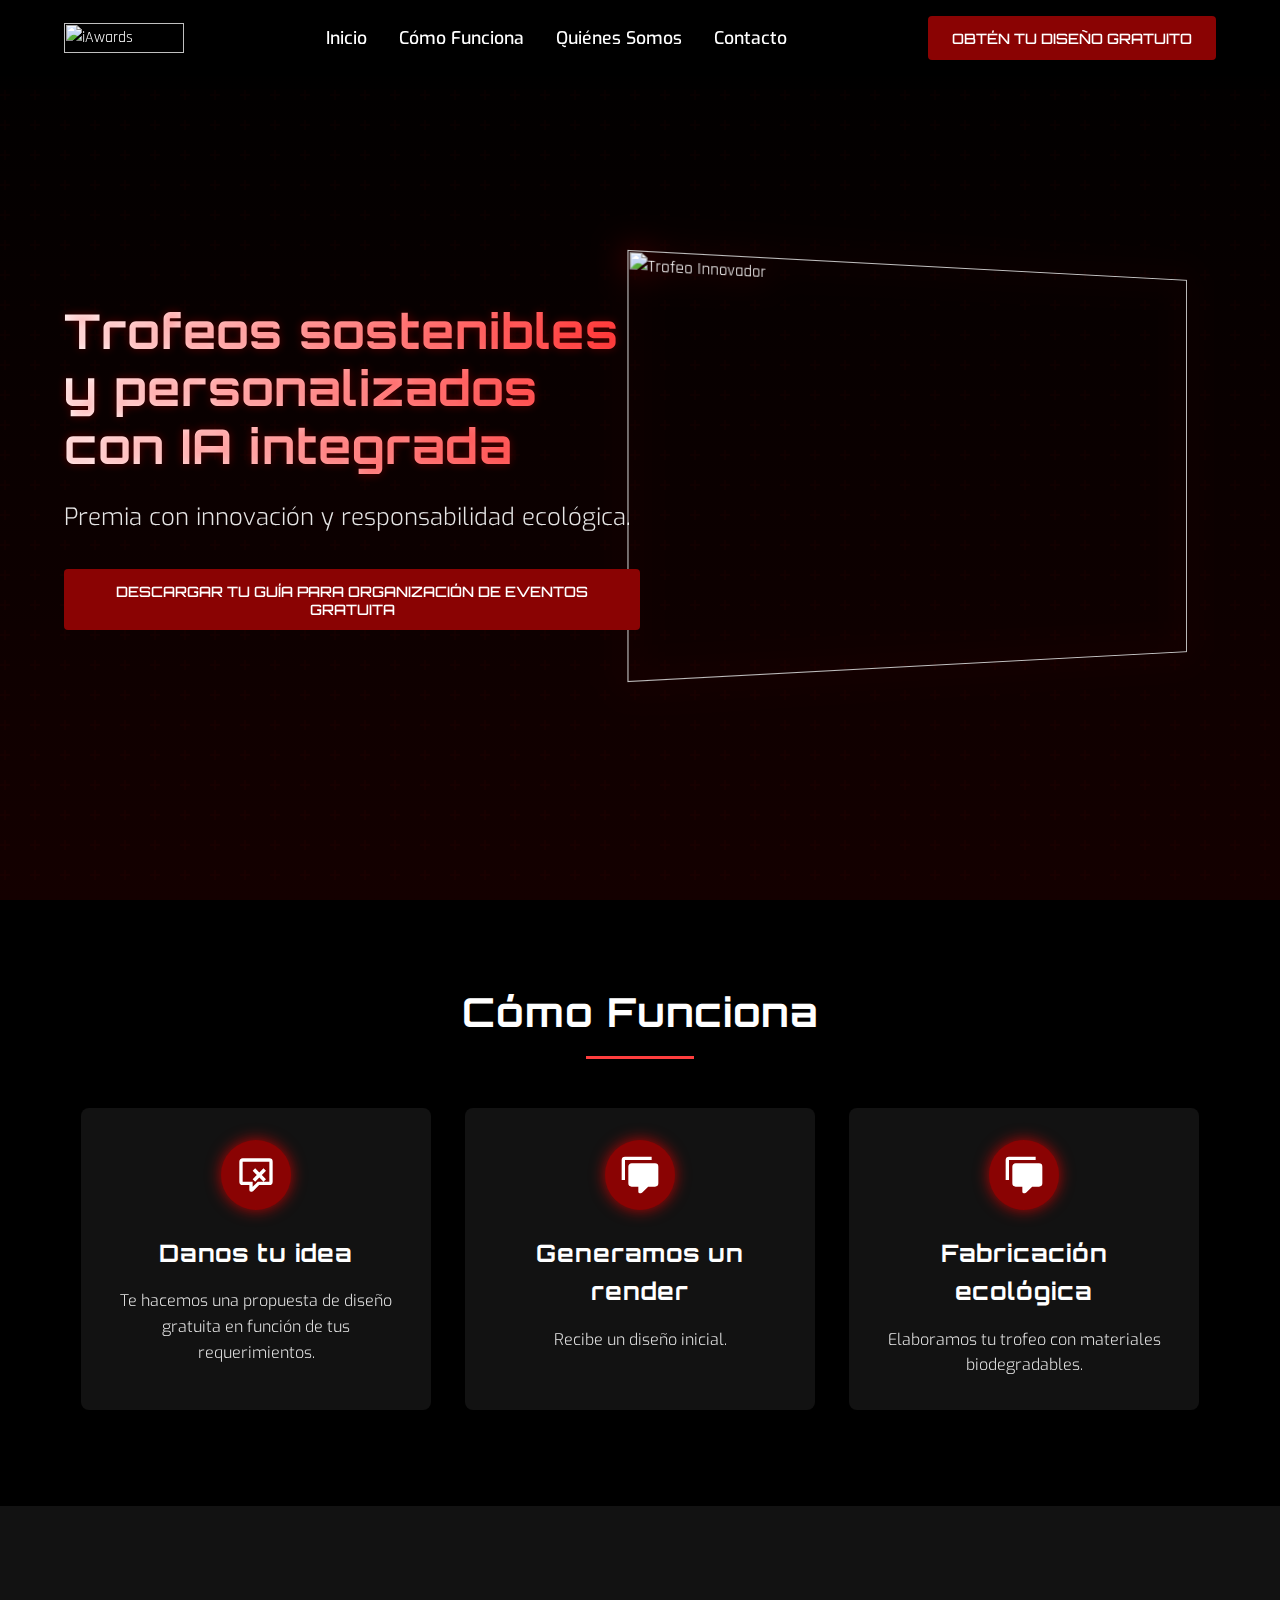
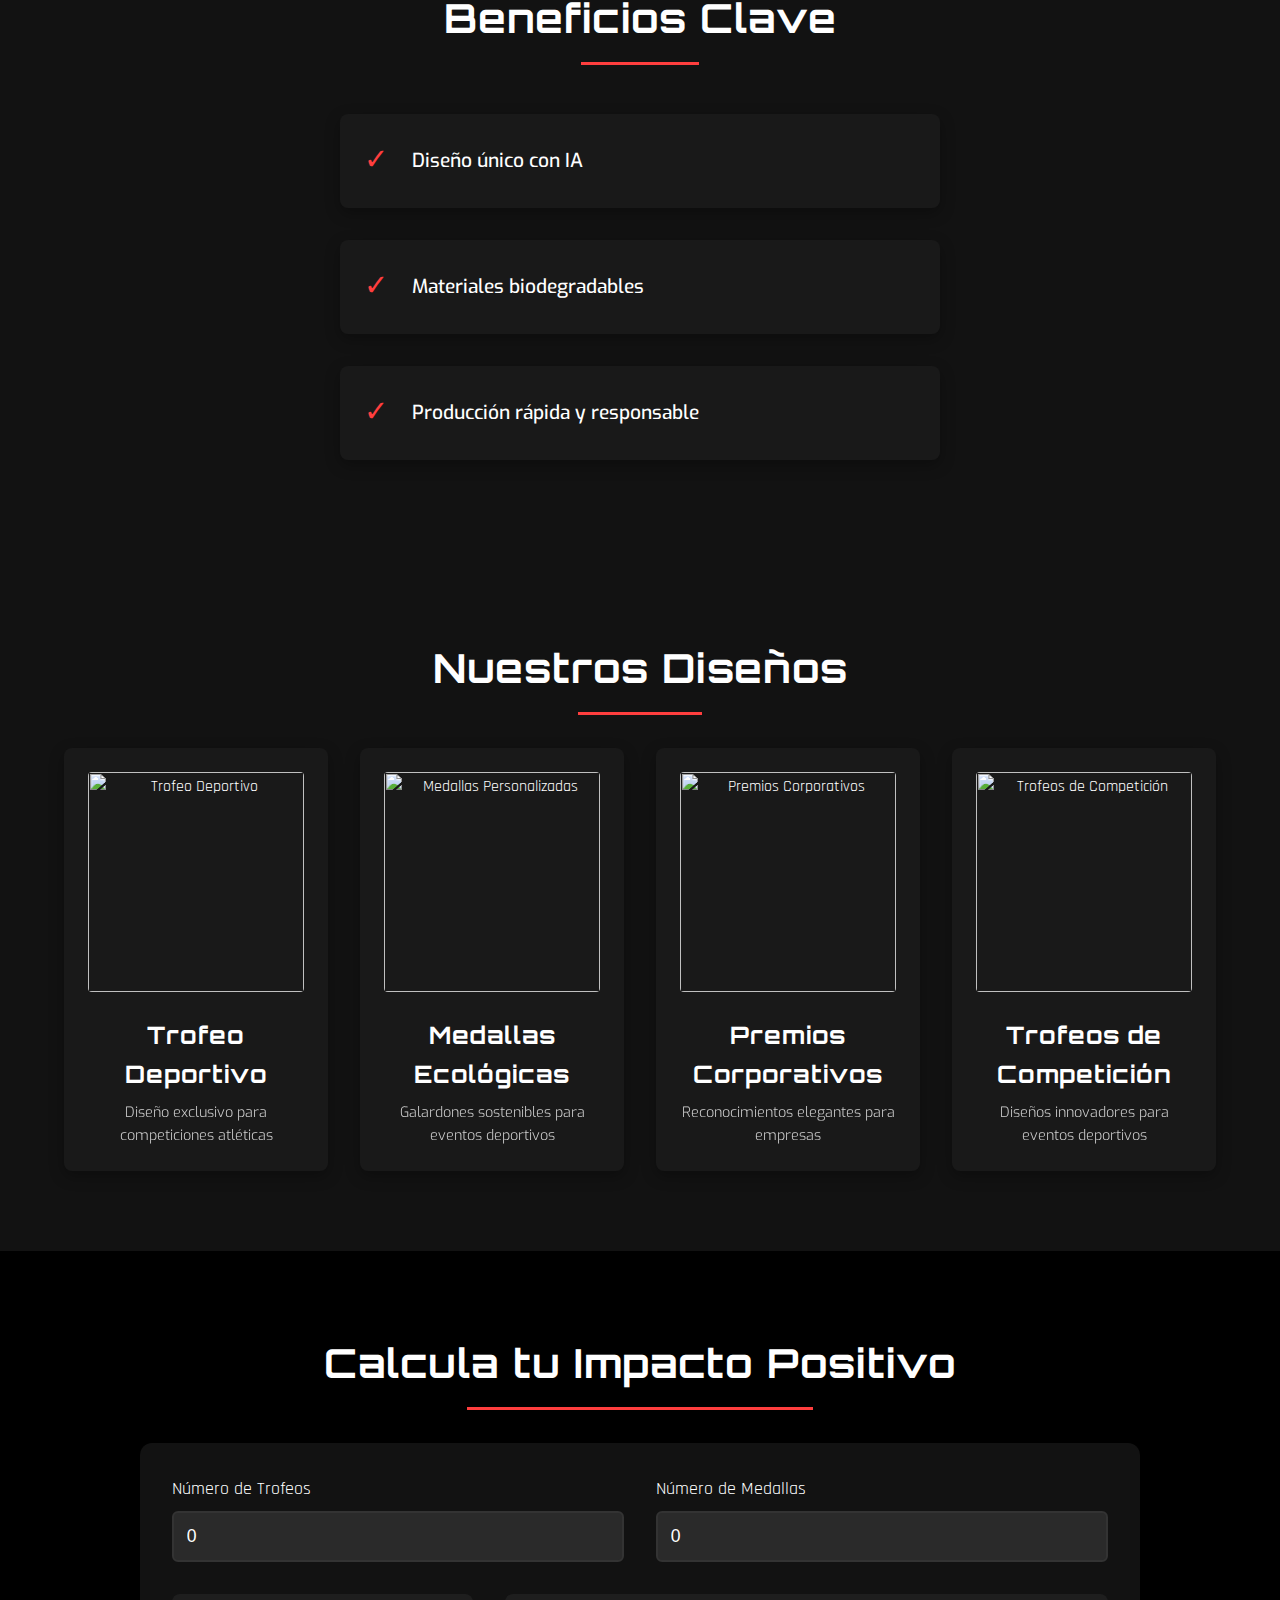
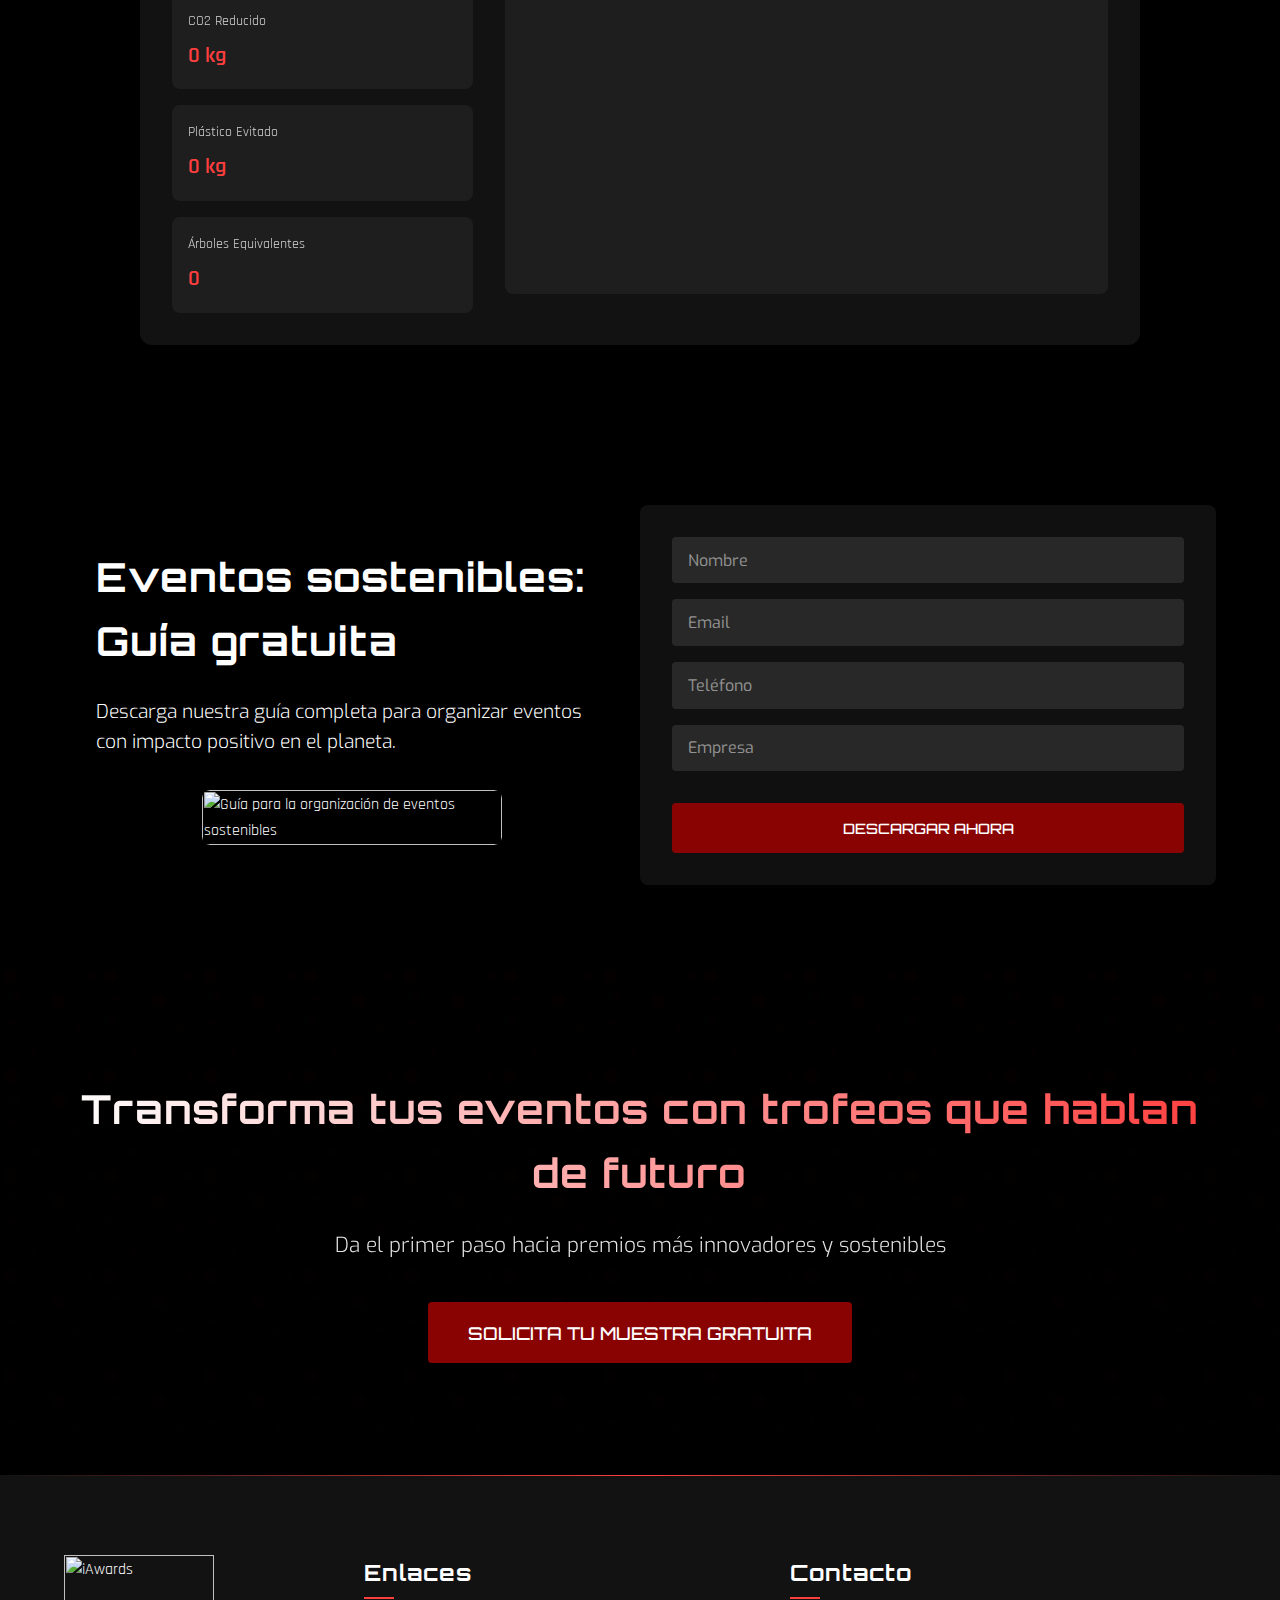
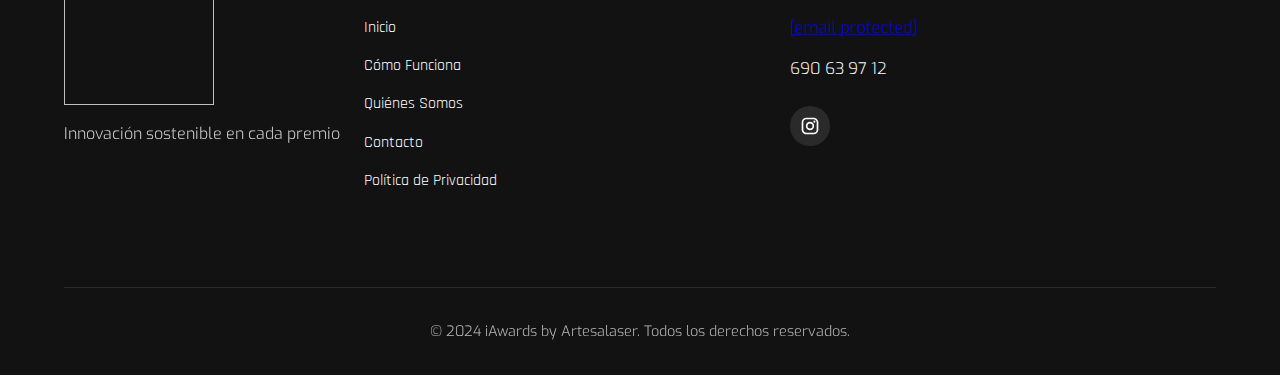
==== commit ae6a0c95: "Update index.html" ====
--- a/index.html
+++ b/index.html
@@ -11,7 +11,7 @@
 <body>
     <header>
         <div class="logo-container">
-            <img src="freepik__background__19452.png" alt="iAwards" class="logo">
+            <img src="img/freepik__background__19452.png" alt="iAwards" class="logo">
         </div>
         <nav>
             <ul>
@@ -37,7 +37,127 @@
         </div>
         <div class="hero-image">
             <div class="trophy-showcase">
-                <img src="IMG_0408.png" alt="Trofeo Innovador" class="trophy-img">
+                <img src="img/IMG_0408.png" alt="Trofeo Innovador" class="trophy-img">
+            </div>
+        </div>
+    </section>
+
+    <section class="how-it-works" id="como-funciona">
+        <h2>Cómo Funciona</h2>
+        <div class="steps">
+            <div class="step">
+                <div class="step-icon">
+                    <svg viewBox="0 0 24 24" class="icon">
+                        <path d="M9,22A1,1 0 0,1 8,21V18H4A2,2 0 0,1 2,16V4C2,2.89 2.9,2 4,2H20A2,2 0 0,1 22,4V16A2,2 0 0,1 20,18H13.9L10.2,21.71C10,21.9 9.75,22 9.5,22V22H9M10,16V19.08L13.08,16H20V4H4V16H10M16.5,8L14,10.5L11.5,8L10,9.5L12.5,12L10,14.5L11.5,16L14,13.5L16.5,16L18,14.5L15.5,12L18,9.5L16.5,8Z" />
+                    </svg>
+                </div>
+                <h3>Danos tu idea</h3>
+                <p>Te hacemos una propuesta de diseño gratuita en función de tus requerimientos.</p>
+            </div>
+            <div class="step">
+                <div class="step-icon">
+                    <svg viewBox="0 0 24 24" class="icon">
+                        <path d="M12,23A1,1 0 0,1 11,22V19H7A2,2 0 0,1 5,17V7C5,5.89 5.9,5 7,5H21A2,2 0 0,1 23,7V17A2,2 0 0,1 21,19H16.9L13.2,22.71C13,22.9 12.75,23 12.5,23V23H12M3,15H1V3A2,2 0 0,1 3,1H19V3H3V15Z" />
+                    </svg>
+                </div>
+                <h3>Generamos un render</h3>
+                <p>Recibe un diseño inicial.</p>
+            </div>
+            <div class="step">
+                <div class="step-icon">
+                    <svg viewBox="0 0 24 24" class="icon">
+                        <path d="M12,23A1,1 0 0,1 11,22V19H7A2,2 0 0,1 5,17V7C5,5.89 5.9,5 7,5H21A2,2 0 0,1 23,7V17A2,2 0 0,1 21,19H16.9L13.2,22.71C13,22.9 12.75,23 12.5,23V23H12M3,15H1V3A2,2 0 0,1 3,1H19V3H3V15Z" />
+                    </svg>
+                </div>
+                <h3>Fabricación ecológica</h3>
+                <p>Elaboramos tu trofeo con materiales biodegradables.</p>
+            </div>
+        </div>
+    </section>
+
+    <section class="benefits">
+        <h2>Beneficios Clave</h2>
+        <div class="benefits-list">
+            <div class="benefit">
+                <span class="checkmark">✓</span>
+                <p>Diseño único con IA</p>
+            </div>
+            <div class="benefit">
+                <span class="checkmark">✓</span>
+                <p>Materiales biodegradables</p>
+            </div>
+            <div class="benefit">
+                <span class="checkmark">✓</span>
+                <p>Producción rápida y responsable</p>
+            </div>
+        </div>
+    </section>
+
+    <section class="trophies-showcase">
+        <h2>Nuestros Diseños</h2>
+        <div class="trophy-grid">
+            <div class="trophy-card">
+                <div class="trophy-image-container">
+                    <img src="img/IMG_0408.png" alt="Trofeo Deportivo" class="trophy-image">
+                </div>
+                <h3>Trofeo Deportivo</h3>
+                <p>Diseño exclusivo para competiciones atléticas</p>
+            </div>
+            <div class="trophy-card">
+                <div class="trophy-image-container">
+                    <img src="img/IMG_0407.png" alt="Medallas Personalizadas" class="trophy-image">
+                </div>
+                <h3>Medallas Ecológicas</h3>
+                <p>Galardones sostenibles para eventos deportivos</p>
+            </div>
+            <div class="trophy-card">
+                <div class="trophy-image-container">
+                    <img src="img/IMG_0410.png" alt="Premios Corporativos" class="trophy-image">
+                </div>
+                <h3>Premios Corporativos</h3>
+                <p>Reconocimientos elegantes para empresas</p>
+            </div>
+            <div class="trophy-card">
+                <div class="trophy-image-container">
+                    <img src="img/freepik__background__19453.png" alt="Trofeos de Competición" class="trophy-image">
+                </div>
+                <h3>Trofeos de Competición</h3>
+                <p>Diseños innovadores para eventos deportivos</p>
+            </div>
+        </div>
+    </section>
+
+    <section class="impact-calculator">
+        <h2>Calcula tu Impacto Positivo</h2>
+        <div class="calculator-container">
+            <div class="inputs">
+                <div class="input-group">
+                    <label for="trophies">Número de Trofeos</label>
+                    <input type="number" id="trophies" min="0" value="0">
+                </div>
+                <div class="input-group">
+                    <label for="medals">Número de Medallas</label>
+                    <input type="number" id="medals" min="0" value="0">
+                </div>
+            </div>
+            <div class="results">
+                <div class="stats">
+                    <div class="stat-item">
+                        <span class="stat-label">CO2 Reducido</span>
+                        <span class="stat-value" id="co2-saved">0 kg</span>
+                    </div>
+                    <div class="stat-item">
+                        <span class="stat-label">Plástico Evitado</span>
+                        <span class="stat-value" id="plastic-saved">0 kg</span>
+                    </div>
+                    <div class="stat-item">
+                        <span class="stat-label">Árboles Equivalentes</span>
+                        <span class="stat-value" id="trees-saved">0</span>
+                    </div>
+                </div>
+                <div class="chart-container">
+                    <canvas id="impactChart"></canvas>
+                </div>
             </div>
         </div>
     </section>
@@ -47,22 +167,57 @@
             <h2>Eventos sostenibles: Guía gratuita</h2>
             <p>Descarga nuestra guía completa para organizar eventos con impacto positivo en el planeta.</p>
             <div class="guide-cover">
-                <img src="1freepik__portada-de-libro-titulada-gua-para-la-organizacin-__462513.png" alt="Guía para la organización de eventos sostenibles">
-            </div>
-        </div>
-        <form class="lead-form" action="https://formspree.io/f/maneqpwq" method="POST">
-            <input type="text" name="nombre" placeholder="Nombre" required>
-            <input type="email" name="email" placeholder="Email" required>
-            <input type="tel" name="telefono" placeholder="Teléfono">
-            <input type="text" name="empresa" placeholder="Empresa">
+                <img src="img/1freepik__portada-de-libro-titulada-gua-para-la-organizacin-__462513.png" alt="Guía para la organización de eventos sostenibles">
+            </div>
+        </div>
+        <form class="lead-form">
+            <input type="text" placeholder="Nombre" required>
+            <input type="email" placeholder="Email" required>
+            <input type="tel" placeholder="Teléfono">
+            <input type="text" placeholder="Empresa">
             <button type="submit" class="cta-button">Descargar ahora</button>
         </form>
     </section>
 
+    <section class="final-cta">
+        <h2>Transforma tus eventos con trofeos que hablan de futuro</h2>
+        <p>Da el primer paso hacia premios más innovadores y sostenibles</p>
+        <button class="cta-button glow">Solicita tu muestra gratuita</button>
+    </section>
+
     <footer id="contacto">
         <div class="footer-content">
+            <div class="footer-logo">
+                <img src="img/freepik__background__19452.png" alt="iAwards" class="logo">
+                <p>Innovación sostenible en cada premio</p>
+            </div>
+            <div class="footer-links">
+                <h3>Enlaces</h3>
+                <ul>
+                    <li><a href="#inicio">Inicio</a></li>
+                    <li><a href="#como-funciona">Cómo Funciona</a></li>
+                    <li><a href="about-us.html">Quiénes Somos</a></li>
+                    <li><a href="#contacto">Contacto</a></li>
+                    <li><a href="privacy.html">Política de Privacidad</a></li>
+                </ul>
+            </div>
+            <div class="footer-contact">
+                <h3>Contacto</h3>
+                <p><a href="/cdn-cgi/l/email-protection" class="__cf_email__" data-cfemail="9cfdeee8f9effdf0fdeff9eedcfbf1fdf5f0b2fff3f1">[email&#160;protected]</a></p>
+                <p>690 63 97 12</p>
+                <div class="social-icons">
+                    <a href="https://www.instagram.com/" class="social-icon">
+                        <svg viewBox="0 0 24 24" class="icon">
+                            <path d="M7.8,2H16.2C19.4,2 22,4.6 22,7.8V16.2A5.8,5.8 0 0,1 16.2,22H7.8C4.6,22 2,19.4 2,16.2V7.8A5.8,5.8 0 0,1 7.8,2M7.6,4A3.6,3.6 0 0,0 4,7.6V16.4C4,18.39 5.61,20 7.6,20H16.4A3.6,3.6 0 0,0 20,16.4V7.6C20,5.61 18.39,4 16.4,4H7.6M17.25,5.5A1.25,1.25 0 0,1 18.5,6.75A1.25,1.25 0 0,1 17.25,8A1.25,1.25 0 0,1 16,6.75A1.25,1.25 0 0,1 17.25,5.5M12,7A5,5 0 0,1 17,12A5,5 0 0,1 12,17A5,5 0 0,1 7,12A5,5 0 0,1 12,7M12,9A3,3 0 0,0 9,12A3,3 0 0,0 12,15A3,3 0 0,0 15,12A3,3 0 0,0 12,9Z" />
+                        </svg>
+                    </a>
+                </div>
+            </div>
+        </div>
+        <div class="footer-bottom">
             <p>&copy; 2024 iAwards by Artesalaser. Todos los derechos reservados.</p>
         </div>
     </footer>
+    <script data-cfasync="false" src="/cdn-cgi/scripts/5c5dd728/cloudflare-static/email-decode.min.js"></script>
 </body>
 </html>
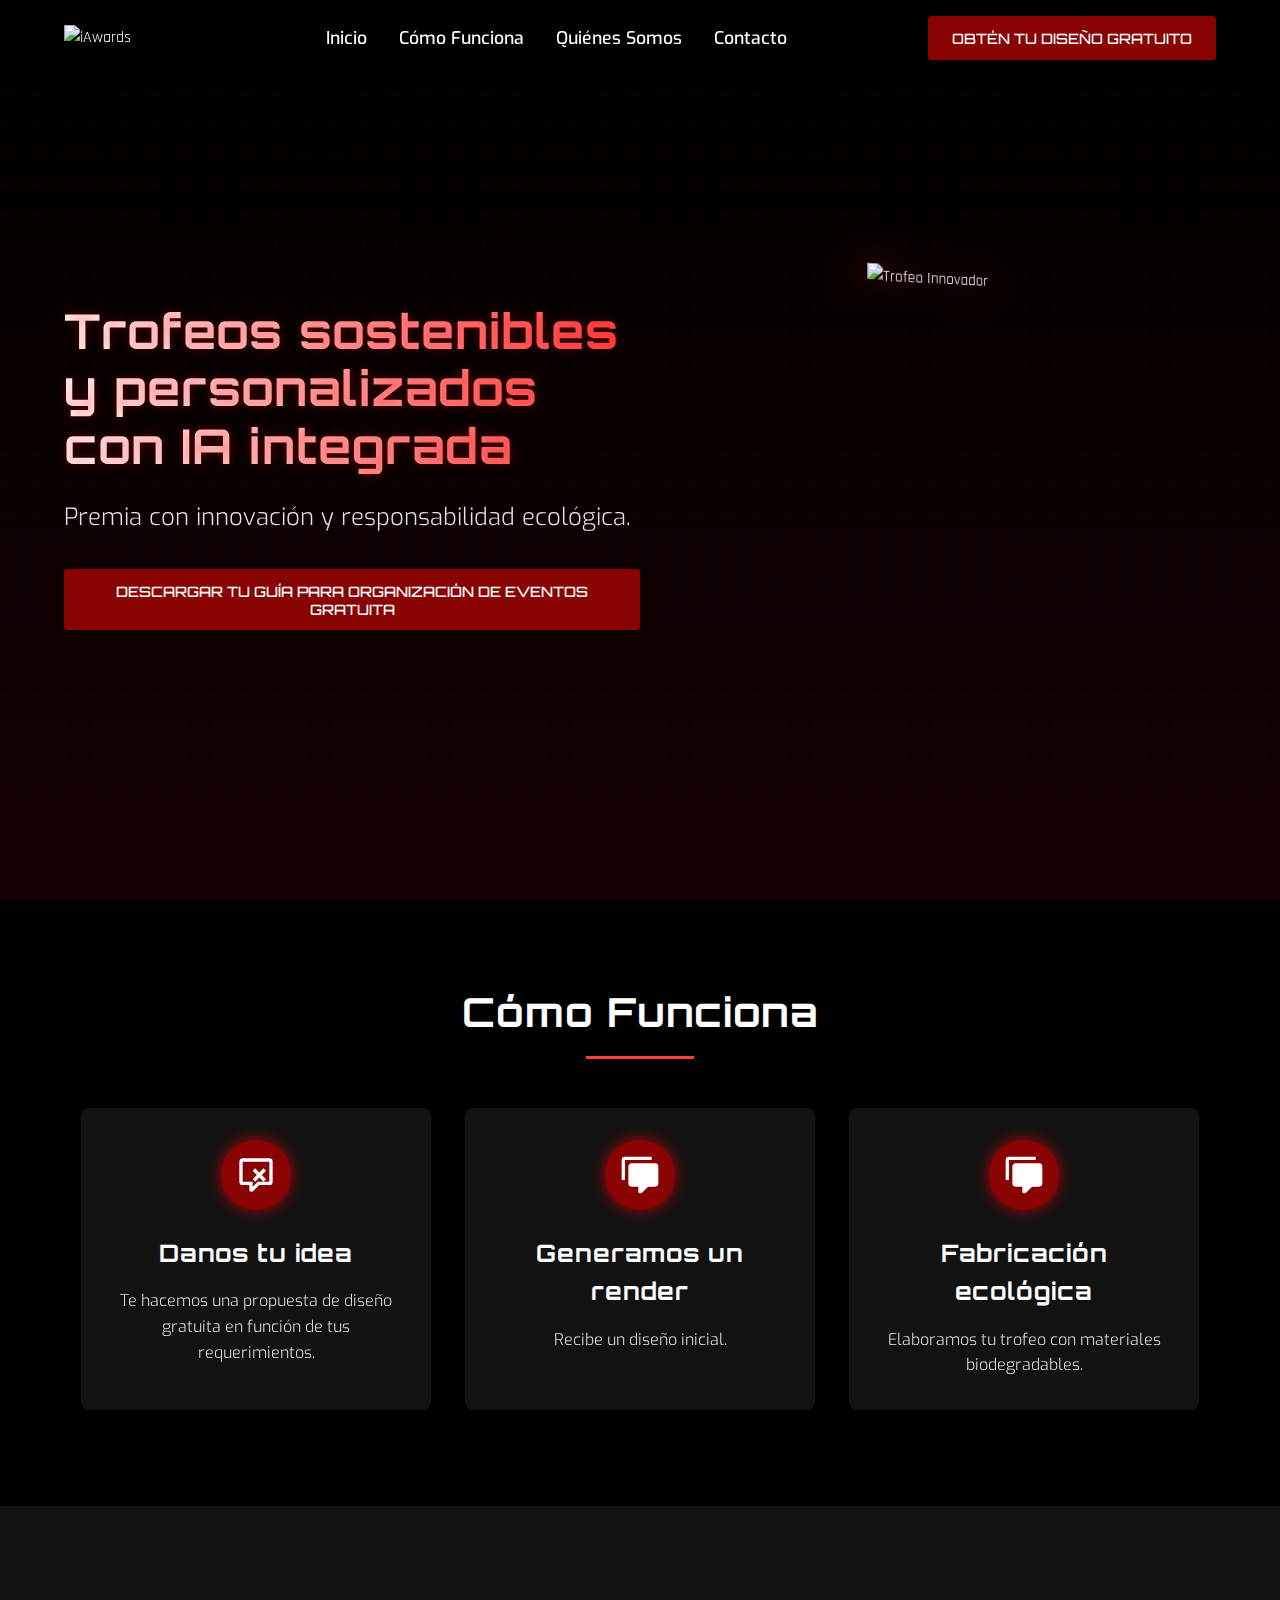
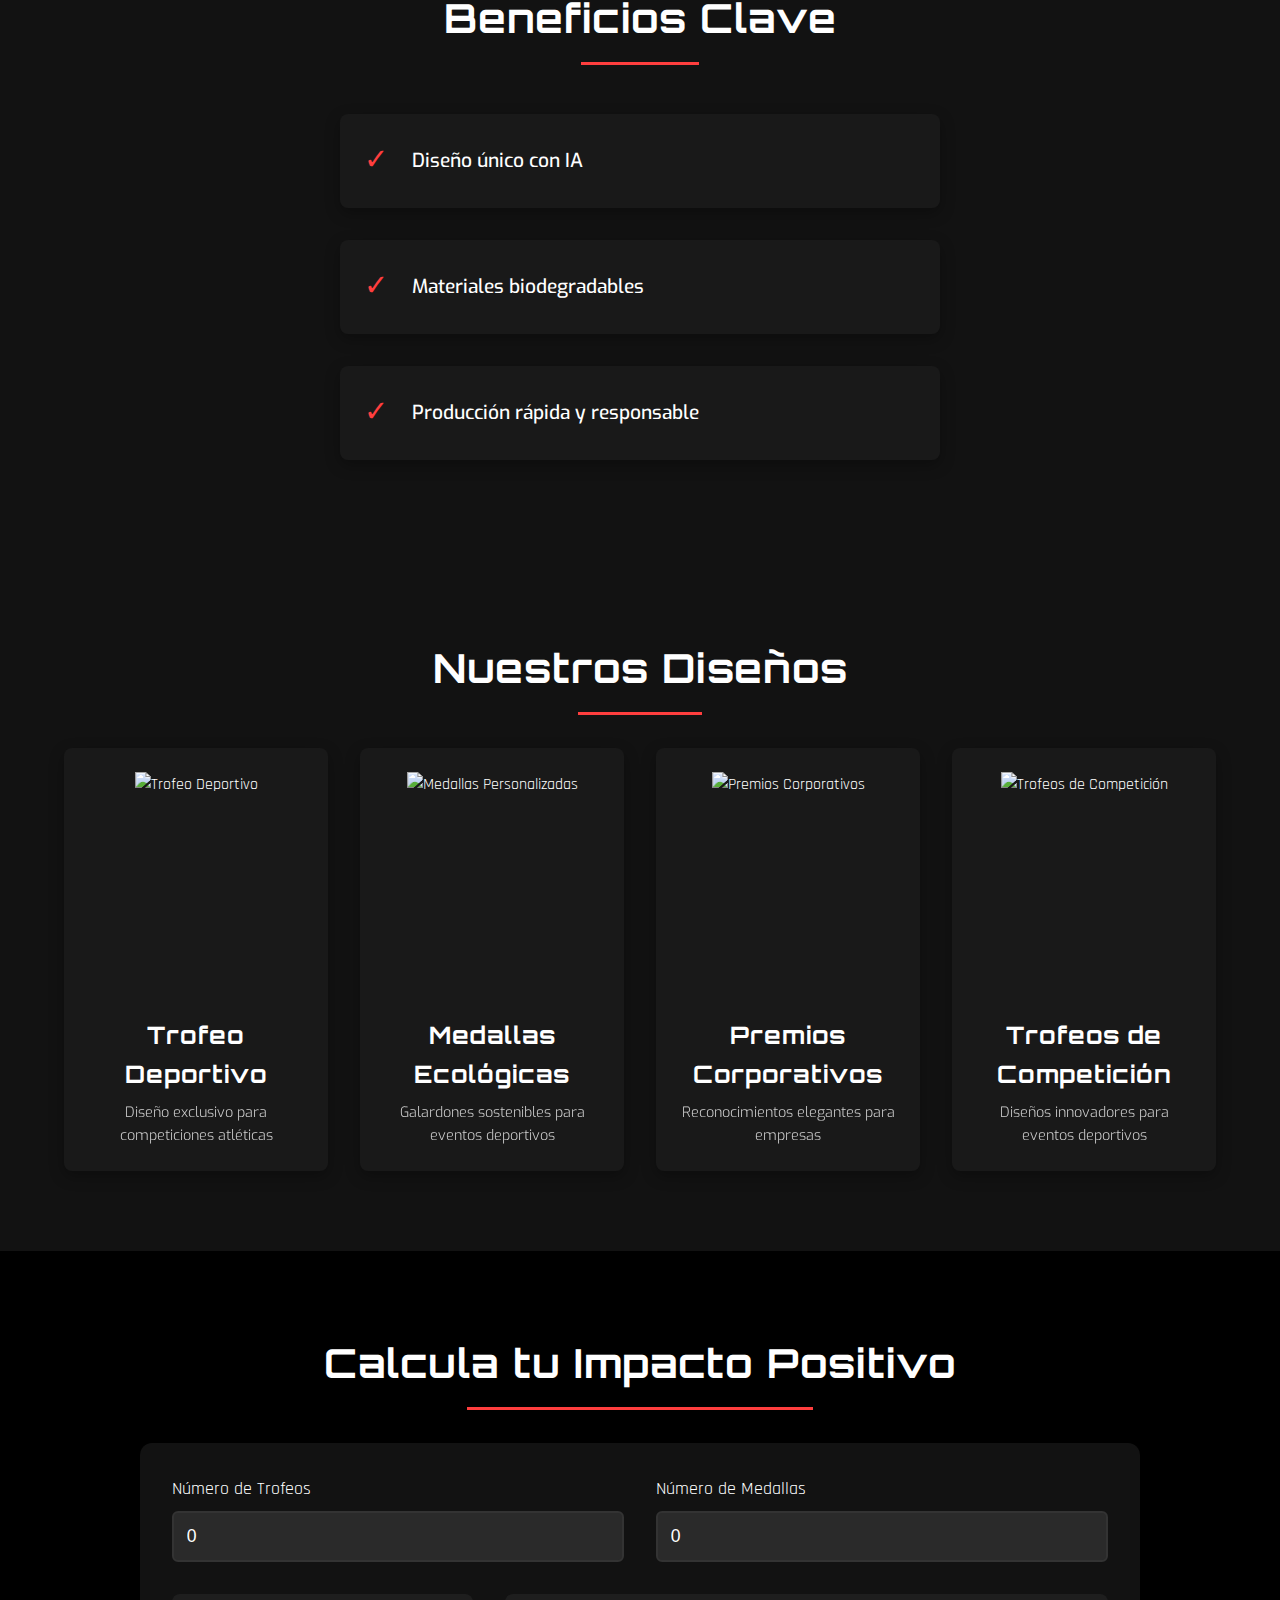
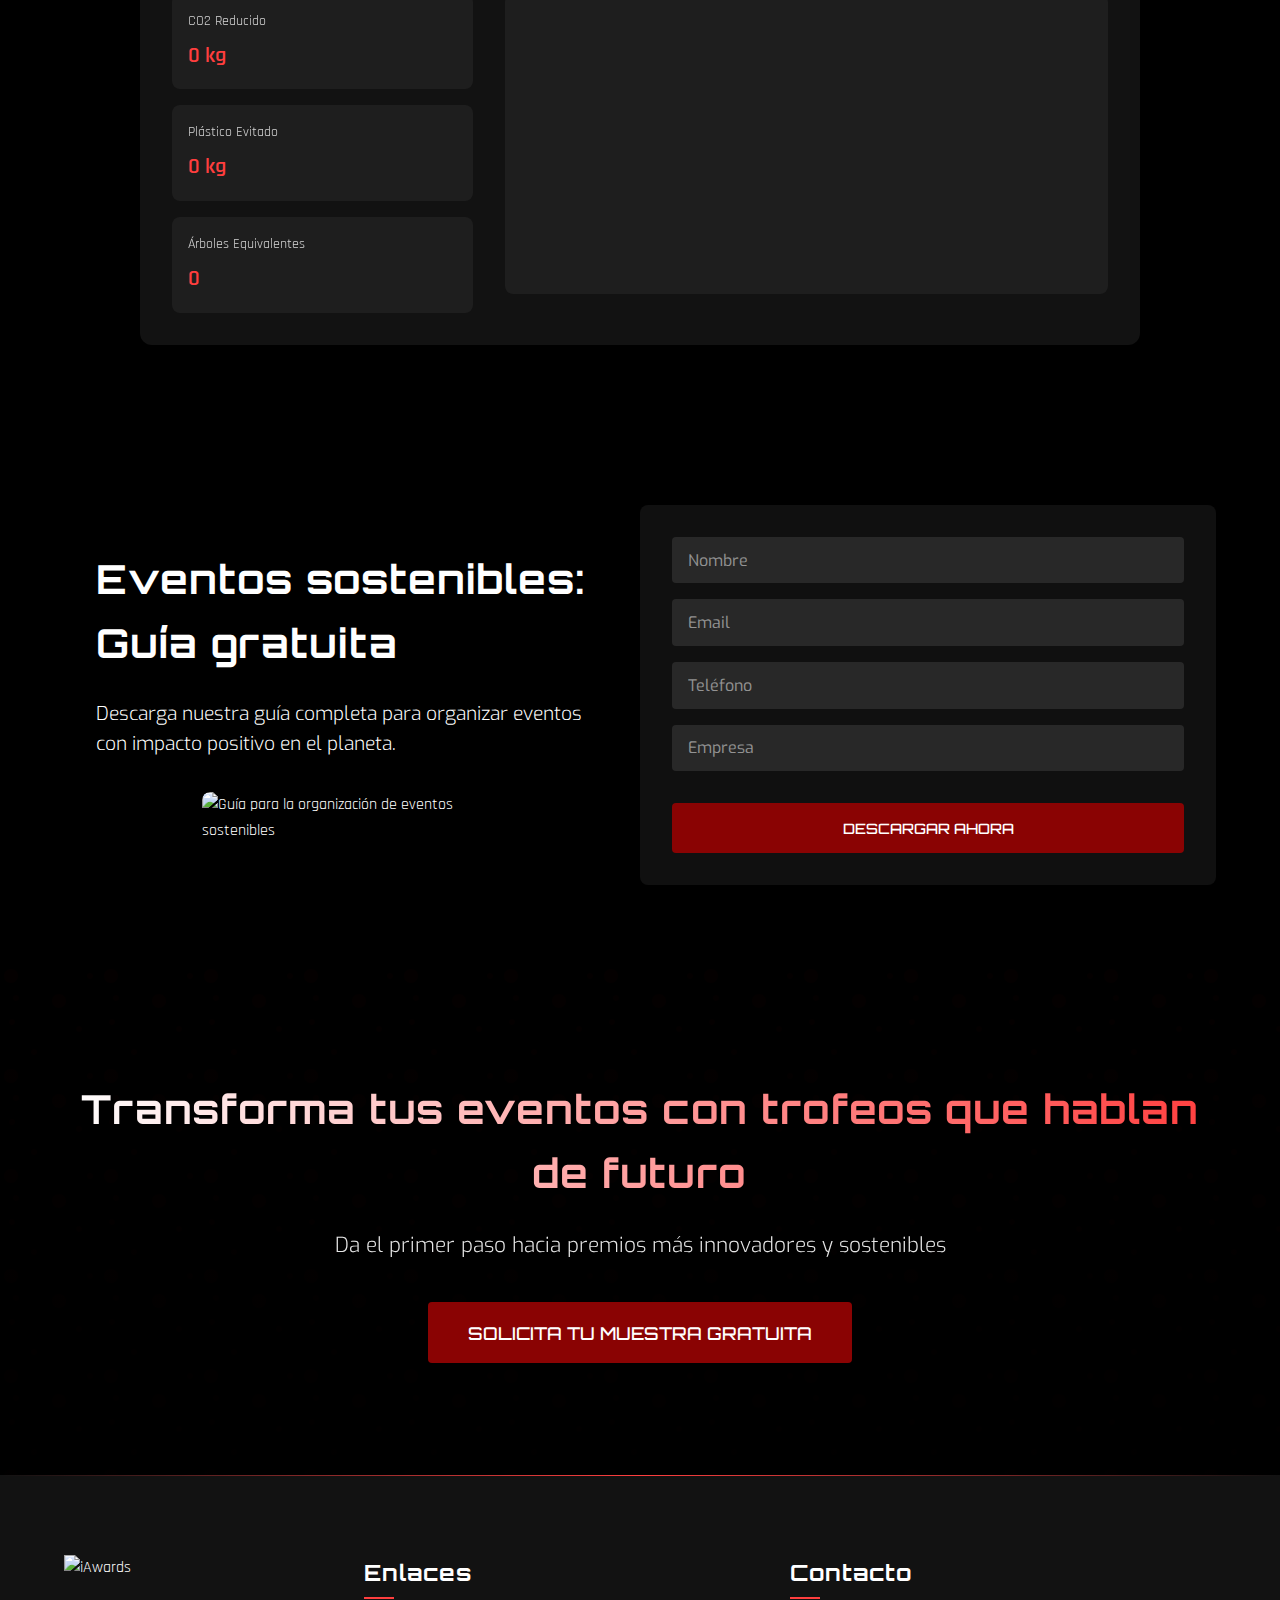
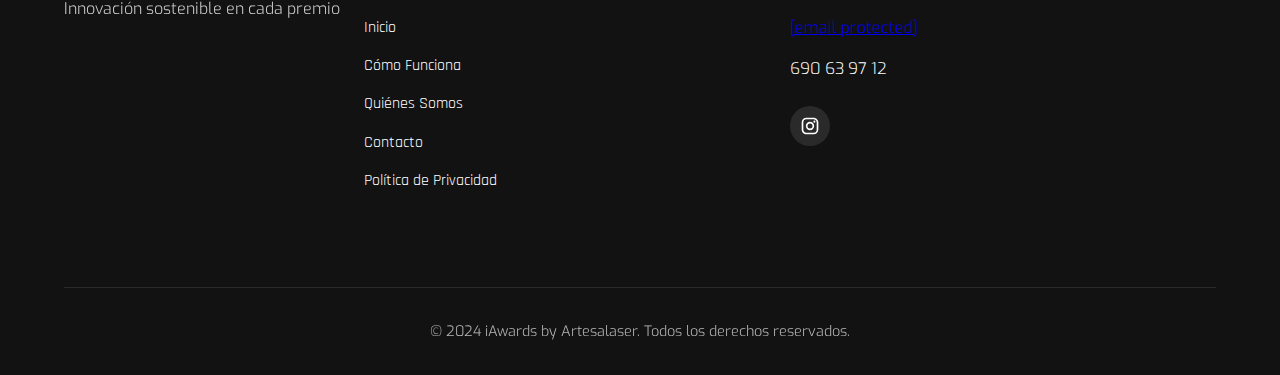
==== commit 30842cfb: "Add files via upload" ====
--- a/index.html
+++ b/index.html
@@ -1,223 +1,224 @@
+<!DOCTYPE html>
 <html lang="es">
 <head>
-    <meta charset="UTF-8">
-    <meta name="viewport" content="width=device-width, initial-scale=1.0">
-    <title>iAwards - Trofeos Biodegradables con IA</title>
-    <link rel="stylesheet" href="styles.css">
-    <link rel="stylesheet" href="styles-calculator.css">
-    <link rel="stylesheet" href="styles-guide.css">
-    <script type="module" src="script.js" defer></script>
+  <meta charset="UTF-8">
+  <meta name="viewport" content="width=device-width, initial-scale=1.0">
+  <title>iAwards - Trofeos Biodegradables con IA</title>
+  <link rel="stylesheet" href="styles.css">
+  <link rel="stylesheet" href="styles-calculator.css">
+  <link rel="stylesheet" href="styles-guide.css">
+  <script type="module" src="script.js" defer></script>
 </head>
 <body>
-    <header>
-        <div class="logo-container">
-            <img src="img/freepik__background__19452.png" alt="iAwards" class="logo">
-        </div>
-        <nav>
-            <ul>
-                <li><a href="#inicio">Inicio</a></li>
-                <li><a href="#como-funciona">Cómo Funciona</a></li>
-                <li><a href="about-us.html">Quiénes Somos</a></li>
-                <li><a href="#contacto">Contacto</a></li>
-            </ul>
-        </nav>
-        <button class="cta-button">Obtén tu diseño gratuito</button>
-        <div class="menu-toggle">
-            <span></span>
-            <span></span>
-            <span></span>
-        </div>
-    </header>
-
-    <section class="hero" id="inicio">
-        <div class="hero-content">
-            <h1>Trofeos sostenibles y personalizados con IA integrada</h1>
-            <p>Premia con innovación y responsabilidad ecológica.</p>
-            <button class="cta-button">Descargar tu guía para organización de eventos gratuita</button>
-        </div>
-        <div class="hero-image">
-            <div class="trophy-showcase">
-                <img src="img/IMG_0408.png" alt="Trofeo Innovador" class="trophy-img">
-            </div>
-        </div>
-    </section>
-
-    <section class="how-it-works" id="como-funciona">
-        <h2>Cómo Funciona</h2>
-        <div class="steps">
-            <div class="step">
-                <div class="step-icon">
-                    <svg viewBox="0 0 24 24" class="icon">
-                        <path d="M9,22A1,1 0 0,1 8,21V18H4A2,2 0 0,1 2,16V4C2,2.89 2.9,2 4,2H20A2,2 0 0,1 22,4V16A2,2 0 0,1 20,18H13.9L10.2,21.71C10,21.9 9.75,22 9.5,22V22H9M10,16V19.08L13.08,16H20V4H4V16H10M16.5,8L14,10.5L11.5,8L10,9.5L12.5,12L10,14.5L11.5,16L14,13.5L16.5,16L18,14.5L15.5,12L18,9.5L16.5,8Z" />
-                    </svg>
-                </div>
-                <h3>Danos tu idea</h3>
-                <p>Te hacemos una propuesta de diseño gratuita en función de tus requerimientos.</p>
-            </div>
-            <div class="step">
-                <div class="step-icon">
-                    <svg viewBox="0 0 24 24" class="icon">
-                        <path d="M12,23A1,1 0 0,1 11,22V19H7A2,2 0 0,1 5,17V7C5,5.89 5.9,5 7,5H21A2,2 0 0,1 23,7V17A2,2 0 0,1 21,19H16.9L13.2,22.71C13,22.9 12.75,23 12.5,23V23H12M3,15H1V3A2,2 0 0,1 3,1H19V3H3V15Z" />
-                    </svg>
-                </div>
-                <h3>Generamos un render</h3>
-                <p>Recibe un diseño inicial.</p>
-            </div>
-            <div class="step">
-                <div class="step-icon">
-                    <svg viewBox="0 0 24 24" class="icon">
-                        <path d="M12,23A1,1 0 0,1 11,22V19H7A2,2 0 0,1 5,17V7C5,5.89 5.9,5 7,5H21A2,2 0 0,1 23,7V17A2,2 0 0,1 21,19H16.9L13.2,22.71C13,22.9 12.75,23 12.5,23V23H12M3,15H1V3A2,2 0 0,1 3,1H19V3H3V15Z" />
-                    </svg>
-                </div>
-                <h3>Fabricación ecológica</h3>
-                <p>Elaboramos tu trofeo con materiales biodegradables.</p>
-            </div>
-        </div>
-    </section>
-
-    <section class="benefits">
-        <h2>Beneficios Clave</h2>
-        <div class="benefits-list">
-            <div class="benefit">
-                <span class="checkmark">✓</span>
-                <p>Diseño único con IA</p>
-            </div>
-            <div class="benefit">
-                <span class="checkmark">✓</span>
-                <p>Materiales biodegradables</p>
-            </div>
-            <div class="benefit">
-                <span class="checkmark">✓</span>
-                <p>Producción rápida y responsable</p>
-            </div>
-        </div>
-    </section>
-
-    <section class="trophies-showcase">
-        <h2>Nuestros Diseños</h2>
-        <div class="trophy-grid">
-            <div class="trophy-card">
-                <div class="trophy-image-container">
-                    <img src="img/IMG_0408.png" alt="Trofeo Deportivo" class="trophy-image">
-                </div>
-                <h3>Trofeo Deportivo</h3>
-                <p>Diseño exclusivo para competiciones atléticas</p>
-            </div>
-            <div class="trophy-card">
-                <div class="trophy-image-container">
-                    <img src="img/IMG_0407.png" alt="Medallas Personalizadas" class="trophy-image">
-                </div>
-                <h3>Medallas Ecológicas</h3>
-                <p>Galardones sostenibles para eventos deportivos</p>
-            </div>
-            <div class="trophy-card">
-                <div class="trophy-image-container">
-                    <img src="img/IMG_0410.png" alt="Premios Corporativos" class="trophy-image">
-                </div>
-                <h3>Premios Corporativos</h3>
-                <p>Reconocimientos elegantes para empresas</p>
-            </div>
-            <div class="trophy-card">
-                <div class="trophy-image-container">
-                    <img src="img/freepik__background__19453.png" alt="Trofeos de Competición" class="trophy-image">
-                </div>
-                <h3>Trofeos de Competición</h3>
-                <p>Diseños innovadores para eventos deportivos</p>
-            </div>
-        </div>
-    </section>
-
-    <section class="impact-calculator">
-        <h2>Calcula tu Impacto Positivo</h2>
-        <div class="calculator-container">
-            <div class="inputs">
-                <div class="input-group">
-                    <label for="trophies">Número de Trofeos</label>
-                    <input type="number" id="trophies" min="0" value="0">
-                </div>
-                <div class="input-group">
-                    <label for="medals">Número de Medallas</label>
-                    <input type="number" id="medals" min="0" value="0">
-                </div>
-            </div>
-            <div class="results">
-                <div class="stats">
-                    <div class="stat-item">
-                        <span class="stat-label">CO2 Reducido</span>
-                        <span class="stat-value" id="co2-saved">0 kg</span>
-                    </div>
-                    <div class="stat-item">
-                        <span class="stat-label">Plástico Evitado</span>
-                        <span class="stat-value" id="plastic-saved">0 kg</span>
-                    </div>
-                    <div class="stat-item">
-                        <span class="stat-label">Árboles Equivalentes</span>
-                        <span class="stat-value" id="trees-saved">0</span>
-                    </div>
-                </div>
-                <div class="chart-container">
-                    <canvas id="impactChart"></canvas>
-                </div>
-            </div>
-        </div>
-    </section>
-
-    <section class="lead-magnet">
-        <div class="lead-content">
-            <h2>Eventos sostenibles: Guía gratuita</h2>
-            <p>Descarga nuestra guía completa para organizar eventos con impacto positivo en el planeta.</p>
-            <div class="guide-cover">
-                <img src="img/1freepik__portada-de-libro-titulada-gua-para-la-organizacin-__462513.png" alt="Guía para la organización de eventos sostenibles">
-            </div>
-        </div>
-        <form class="lead-form">
-            <input type="text" placeholder="Nombre" required>
-            <input type="email" placeholder="Email" required>
-            <input type="tel" placeholder="Teléfono">
-            <input type="text" placeholder="Empresa">
-            <button type="submit" class="cta-button">Descargar ahora</button>
-        </form>
-    </section>
-
-    <section class="final-cta">
-        <h2>Transforma tus eventos con trofeos que hablan de futuro</h2>
-        <p>Da el primer paso hacia premios más innovadores y sostenibles</p>
-        <button class="cta-button glow">Solicita tu muestra gratuita</button>
-    </section>
-
-    <footer id="contacto">
-        <div class="footer-content">
-            <div class="footer-logo">
-                <img src="img/freepik__background__19452.png" alt="iAwards" class="logo">
-                <p>Innovación sostenible en cada premio</p>
-            </div>
-            <div class="footer-links">
-                <h3>Enlaces</h3>
-                <ul>
-                    <li><a href="#inicio">Inicio</a></li>
-                    <li><a href="#como-funciona">Cómo Funciona</a></li>
-                    <li><a href="about-us.html">Quiénes Somos</a></li>
-                    <li><a href="#contacto">Contacto</a></li>
-                    <li><a href="privacy.html">Política de Privacidad</a></li>
-                </ul>
-            </div>
-            <div class="footer-contact">
-                <h3>Contacto</h3>
-                <p><a href="/cdn-cgi/l/email-protection" class="__cf_email__" data-cfemail="9cfdeee8f9effdf0fdeff9eedcfbf1fdf5f0b2fff3f1">[email&#160;protected]</a></p>
-                <p>690 63 97 12</p>
-                <div class="social-icons">
-                    <a href="https://www.instagram.com/" class="social-icon">
-                        <svg viewBox="0 0 24 24" class="icon">
-                            <path d="M7.8,2H16.2C19.4,2 22,4.6 22,7.8V16.2A5.8,5.8 0 0,1 16.2,22H7.8C4.6,22 2,19.4 2,16.2V7.8A5.8,5.8 0 0,1 7.8,2M7.6,4A3.6,3.6 0 0,0 4,7.6V16.4C4,18.39 5.61,20 7.6,20H16.4A3.6,3.6 0 0,0 20,16.4V7.6C20,5.61 18.39,4 16.4,4H7.6M17.25,5.5A1.25,1.25 0 0,1 18.5,6.75A1.25,1.25 0 0,1 17.25,8A1.25,1.25 0 0,1 16,6.75A1.25,1.25 0 0,1 17.25,5.5M12,7A5,5 0 0,1 17,12A5,5 0 0,1 12,17A5,5 0 0,1 7,12A5,5 0 0,1 12,7M12,9A3,3 0 0,0 9,12A3,3 0 0,0 12,15A3,3 0 0,0 15,12A3,3 0 0,0 12,9Z" />
-                        </svg>
-                    </a>
-                </div>
-            </div>
-        </div>
-        <div class="footer-bottom">
-            <p>&copy; 2024 iAwards by Artesalaser. Todos los derechos reservados.</p>
-        </div>
-    </footer>
-    <script data-cfasync="false" src="/cdn-cgi/scripts/5c5dd728/cloudflare-static/email-decode.min.js"></script>
+  <header>
+    <div class="logo-container">
+      <img src="img/freepik__background__19452.png" alt="iAwards" class="logo">
+    </div>
+    <nav>
+      <ul>
+        <li><a href="#inicio">Inicio</a></li>
+        <li><a href="#como-funciona">Cómo Funciona</a></li>
+        <li><a href="about-us.html">Quiénes Somos</a></li>
+        <li><a href="#contacto">Contacto</a></li>
+      </ul>
+    </nav>
+    <button class="cta-button">Obtén tu diseño gratuito</button>
+    <div class="menu-toggle">
+      <span></span>
+      <span></span>
+      <span></span>
+    </div>
+  </header>
+
+  <section class="hero" id="inicio">
+    <div class="hero-content">
+      <h1>Trofeos sostenibles y personalizados con IA integrada</h1>
+      <p>Premia con innovación y responsabilidad ecológica.</p>
+      <button class="cta-button">Descargar tu guía para organización de eventos gratuita</button>
+    </div>
+    <div class="hero-image">
+      <div class="trophy-showcase">
+        <img src="img/IMG_0408.png" alt="Trofeo Innovador" class="trophy-img">
+      </div>
+    </div>
+  </section>
+
+  <section class="how-it-works" id="como-funciona">
+    <h2>Cómo Funciona</h2>
+    <div class="steps">
+      <div class="step">
+        <div class="step-icon">
+          <svg viewBox="0 0 24 24" class="icon">
+            <path d="M9,22A1,1 0 0,1 8,21V18H4A2,2 0 0,1 2,16V4C2,2.89 2.9,2 4,2H20A2,2 0 0,1 22,4V16A2,2 0 0,1 20,18H13.9L10.2,21.71C10,21.9 9.75,22 9.5,22V22H9M10,16V19.08L13.08,16H20V4H4V16H10M16.5,8L14,10.5L11.5,8L10,9.5L12.5,12L10,14.5L11.5,16L14,13.5L16.5,16L18,14.5L15.5,12L18,9.5L16.5,8Z" />
+          </svg>
+        </div>
+        <h3>Danos tu idea</h3>
+        <p>Te hacemos una propuesta de diseño gratuita en función de tus requerimientos.</p>
+      </div>
+      <div class="step">
+        <div class="step-icon">
+          <svg viewBox="0 0 24 24" class="icon">
+            <path d="M12,23A1,1 0 0,1 11,22V19H7A2,2 0 0,1 5,17V7C5,5.89 5.9,5 7,5H21A2,2 0 0,1 23,7V17A2,2 0 0,1 21,19H16.9L13.2,22.71C13,22.9 12.75,23 12.5,23V23H12M3,15H1V3A2,2 0 0,1 3,1H19V3H3V15Z" />
+          </svg>
+        </div>
+        <h3>Generamos un render</h3>
+        <p>Recibe un diseño inicial.</p>
+      </div>
+      <div class="step">
+        <div class="step-icon">
+          <svg viewBox="0 0 24 24" class="icon">
+            <path d="M12,23A1,1 0 0,1 11,22V19H7A2,2 0 0,1 5,17V7C5,5.89 5.9,5 7,5H21A2,2 0 0,1 23,7V17A2,2 0 0,1 21,19H16.9L13.2,22.71C13,22.9 12.75,23 12.5,23V23H12M3,15H1V3A2,2 0 0,1 3,1H19V3H3V15Z" />
+          </svg>
+        </div>
+        <h3>Fabricación ecológica</h3>
+        <p>Elaboramos tu trofeo con materiales biodegradables.</p>
+      </div>
+    </div>
+  </section>
+
+  <section class="benefits">
+    <h2>Beneficios Clave</h2>
+    <div class="benefits-list">
+      <div class="benefit">
+        <span class="checkmark">✓</span>
+        <p>Diseño único con IA</p>
+      </div>
+      <div class="benefit">
+        <span class="checkmark">✓</span>
+        <p>Materiales biodegradables</p>
+      </div>
+      <div class="benefit">
+        <span class="checkmark">✓</span>
+        <p>Producción rápida y responsable</p>
+      </div>
+    </div>
+  </section>
+
+  <section class="trophies-showcase">
+    <h2>Nuestros Diseños</h2>
+    <div class="trophy-grid">
+      <div class="trophy-card">
+        <div class="trophy-image-container">
+          <img src="img/IMG_0408.png" alt="Trofeo Deportivo" class="trophy-image">
+        </div>
+        <h3>Trofeo Deportivo</h3>
+        <p>Diseño exclusivo para competiciones atléticas</p>
+      </div>
+      <div class="trophy-card">
+        <div class="trophy-image-container">
+          <img src="img/IMG_0407.png" alt="Medallas Personalizadas" class="trophy-image">
+        </div>
+        <h3>Medallas Ecológicas</h3>
+        <p>Galardones sostenibles para eventos deportivos</p>
+      </div>
+      <div class="trophy-card">
+        <div class="trophy-image-container">
+          <img src="img/IMG_0410.png" alt="Premios Corporativos" class="trophy-image">
+        </div>
+        <h3>Premios Corporativos</h3>
+        <p>Reconocimientos elegantes para empresas</p>
+      </div>
+      <div class="trophy-card">
+        <div class="trophy-image-container">
+          <img src="img/freepik__background__19453.png" alt="Trofeos de Competición" class="trophy-image">
+        </div>
+        <h3>Trofeos de Competición</h3>
+        <p>Diseños innovadores para eventos deportivos</p>
+      </div>
+    </div>
+  </section>
+
+  <section class="impact-calculator">
+    <h2>Calcula tu Impacto Positivo</h2>
+    <div class="calculator-container">
+      <div class="inputs">
+        <div class="input-group">
+          <label for="trophies">Número de Trofeos</label>
+          <input type="number" id="trophies" min="0" value="0">
+        </div>
+        <div class="input-group">
+          <label for="medals">Número de Medallas</label>
+          <input type="number" id="medals" min="0" value="0">
+        </div>
+      </div>
+      <div class="results">
+        <div class="stats">
+          <div class="stat-item">
+            <span class="stat-label">CO2 Reducido</span>
+            <span class="stat-value" id="co2-saved">0 kg</span>
+          </div>
+          <div class="stat-item">
+            <span class="stat-label">Plástico Evitado</span>
+            <span class="stat-value" id="plastic-saved">0 kg</span>
+          </div>
+          <div class="stat-item">
+            <span class="stat-label">Árboles Equivalentes</span>
+            <span class="stat-value" id="trees-saved">0</span>
+          </div>
+        </div>
+        <div class="chart-container">
+          <canvas id="impactChart"></canvas>
+        </div>
+      </div>
+    </div>
+  </section>
+
+  <section class="lead-magnet">
+    <div class="lead-content">
+      <h2>Eventos sostenibles: Guía gratuita</h2>
+      <p>Descarga nuestra guía completa para organizar eventos con impacto positivo en el planeta.</p>
+      <div class="guide-cover">
+        <img src="img/1freepik__portada-de-libro-titulada-gua-para-la-organizacin-__462513.png" alt="Guía para la organización de eventos sostenibles">
+      </div>
+    </div>
+    <form class="lead-form">
+      <input type="text" placeholder="Nombre" required>
+      <input type="email" placeholder="Email" required>
+      <input type="tel" placeholder="Teléfono">
+      <input type="text" placeholder="Empresa">
+      <button type="submit" class="cta-button">Descargar ahora</button>
+    </form>
+  </section>
+
+  <section class="final-cta">
+    <h2>Transforma tus eventos con trofeos que hablan de futuro</h2>
+    <p>Da el primer paso hacia premios más innovadores y sostenibles</p>
+    <button class="cta-button glow">Solicita tu muestra gratuita</button>
+  </section>
+
+  <footer id="contacto">
+    <div class="footer-content">
+      <div class="footer-logo">
+        <img src="img/freepik__background__19452.png" alt="iAwards" class="logo">
+        <p>Innovación sostenible en cada premio</p>
+      </div>
+      <div class="footer-links">
+        <h3>Enlaces</h3>
+        <ul>
+          <li><a href="#inicio">Inicio</a></li>
+          <li><a href="#como-funciona">Cómo Funciona</a></li>
+          <li><a href="about-us.html">Quiénes Somos</a></li>
+          <li><a href="#contacto">Contacto</a></li>
+          <li><a href="privacy.html">Política de Privacidad</a></li>
+        </ul>
+      </div>
+      <div class="footer-contact">
+        <h3>Contacto</h3>
+        <p><a href="/cdn-cgi/l/email-protection" class="__cf_email__" data-cfemail="9cfdeee8f9effdf0fdeff9eedcfbf1fdf5f0b2fff3f1">[email protected]</a></p>
+        <p>690 63 97 12</p>
+        <div class="social-icons">
+          <a href="https://www.instagram.com/" class="social-icon">
+            <svg viewBox="0 0 24 24" class="icon">
+              <path d="M7.8,2H16.2C19.4,2 22,4.6 22,7.8V16.2A5.8,5.8 0 0,1 16.2,22H7.8C4.6,22 2,19.4 2,16.2V7.8A5.8,5.8 0 0,1 7.8,2M7.6,4A3.6,3.6 0 0,0 4,7.6V16.4C4,18.39 5.61,20 7.6,20H16.4A3.6,3.6 0 0,0 20,16.4V7.6C20,5.61 18.39,4 16.4,4H7.6M17.25,5.5A1.25,1.25 0 0,1 18.5,6.75A1.25,1.25 0 0,1 17.25,8A1.25,1.25 0 0,1 16,6.75A1.25,1.25 0 0,1 17.25,5.5M12,7A5,5 0 0,1 17,12A5,5 0 0,1 12,17A5,5 0 0,1 7,12A5,5 0 0,1 12,7M12,9A3,3 0 0,0 9,12A3,3 0 0,0 12,15A3,3 0 0,0 15,12A3,3 0 0,0 12,9Z" />
+            </svg>
+          </a>
+        </div>
+      </div>
+    </div>
+    <div class="footer-bottom">
+      <p>&copy; 2024 iAwards by Artesalaser. Todos los derechos reservados.</p>
+    </div>
+  </footer>
+  <script data-cfasync="false" src="/cdn-cgi/scripts/5c5dd728/cloudflare-static/email-decode.min.js"></script>
 </body>
 </html>
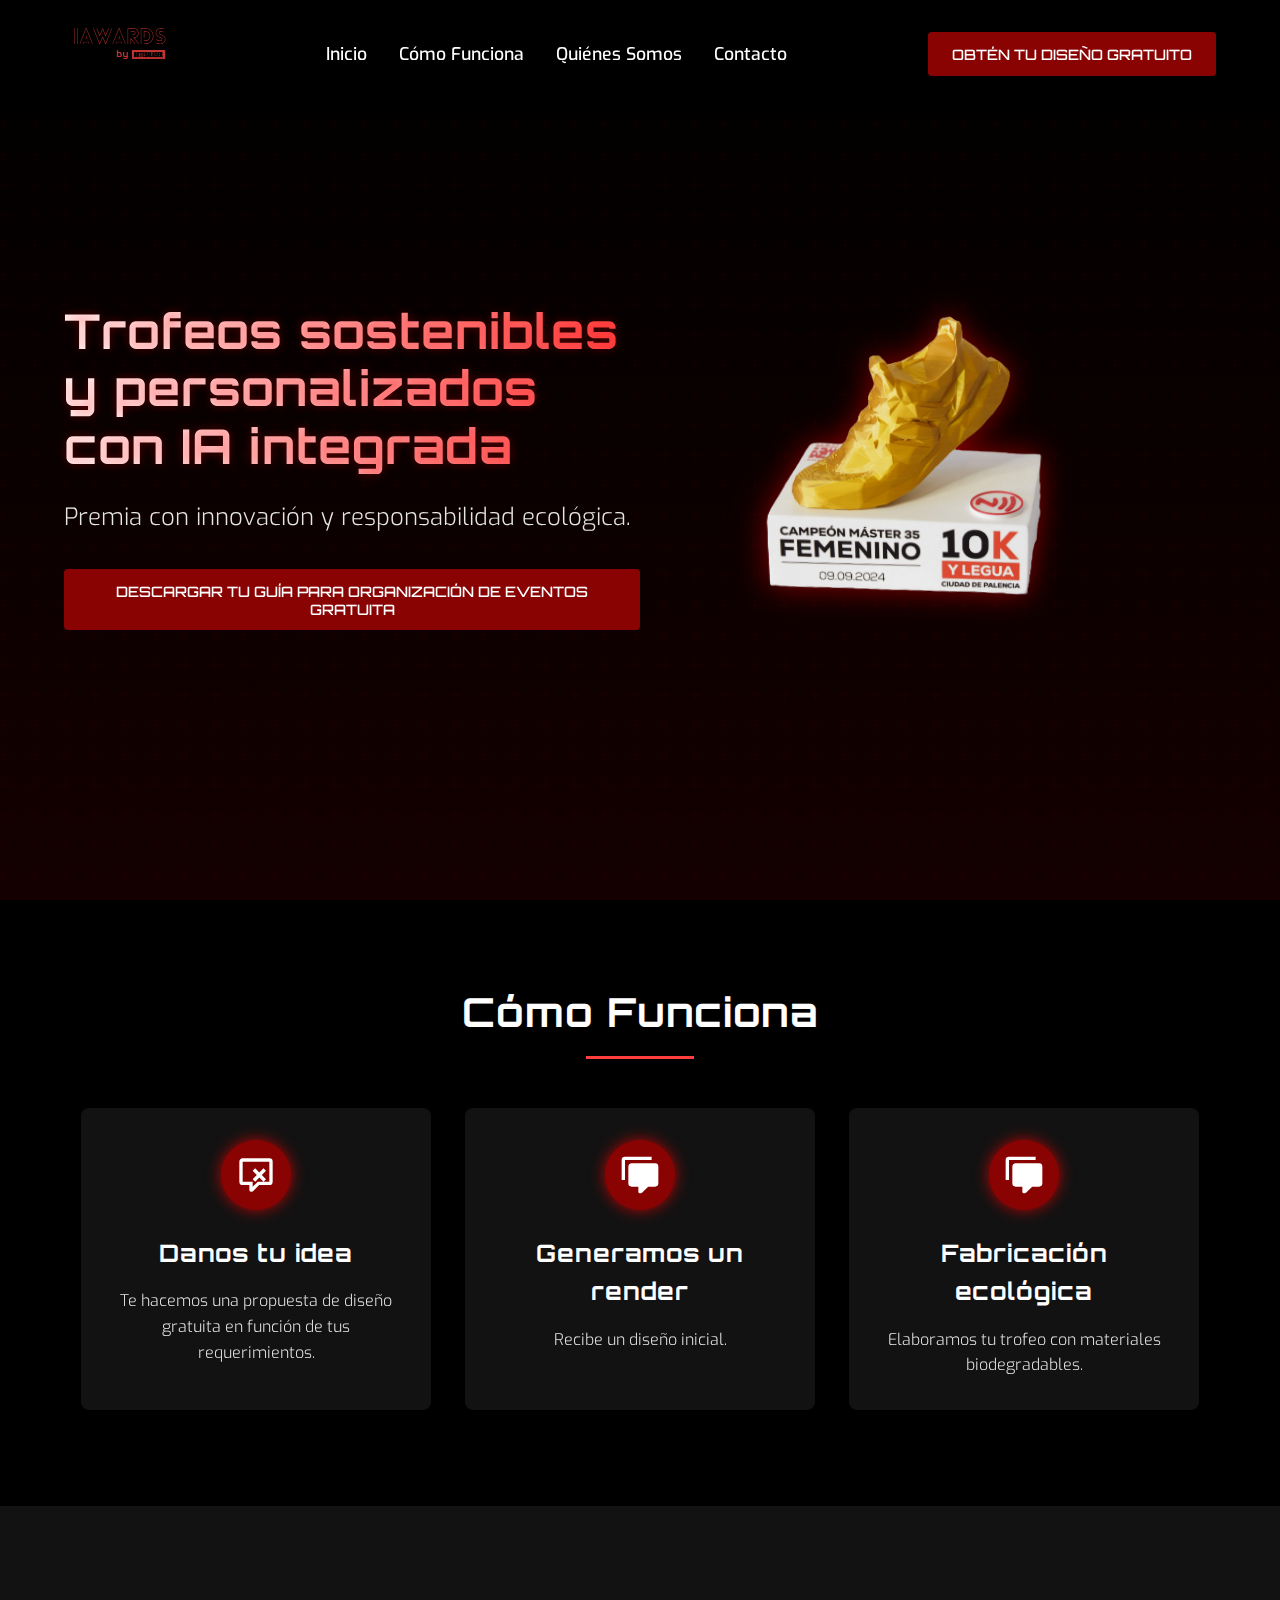
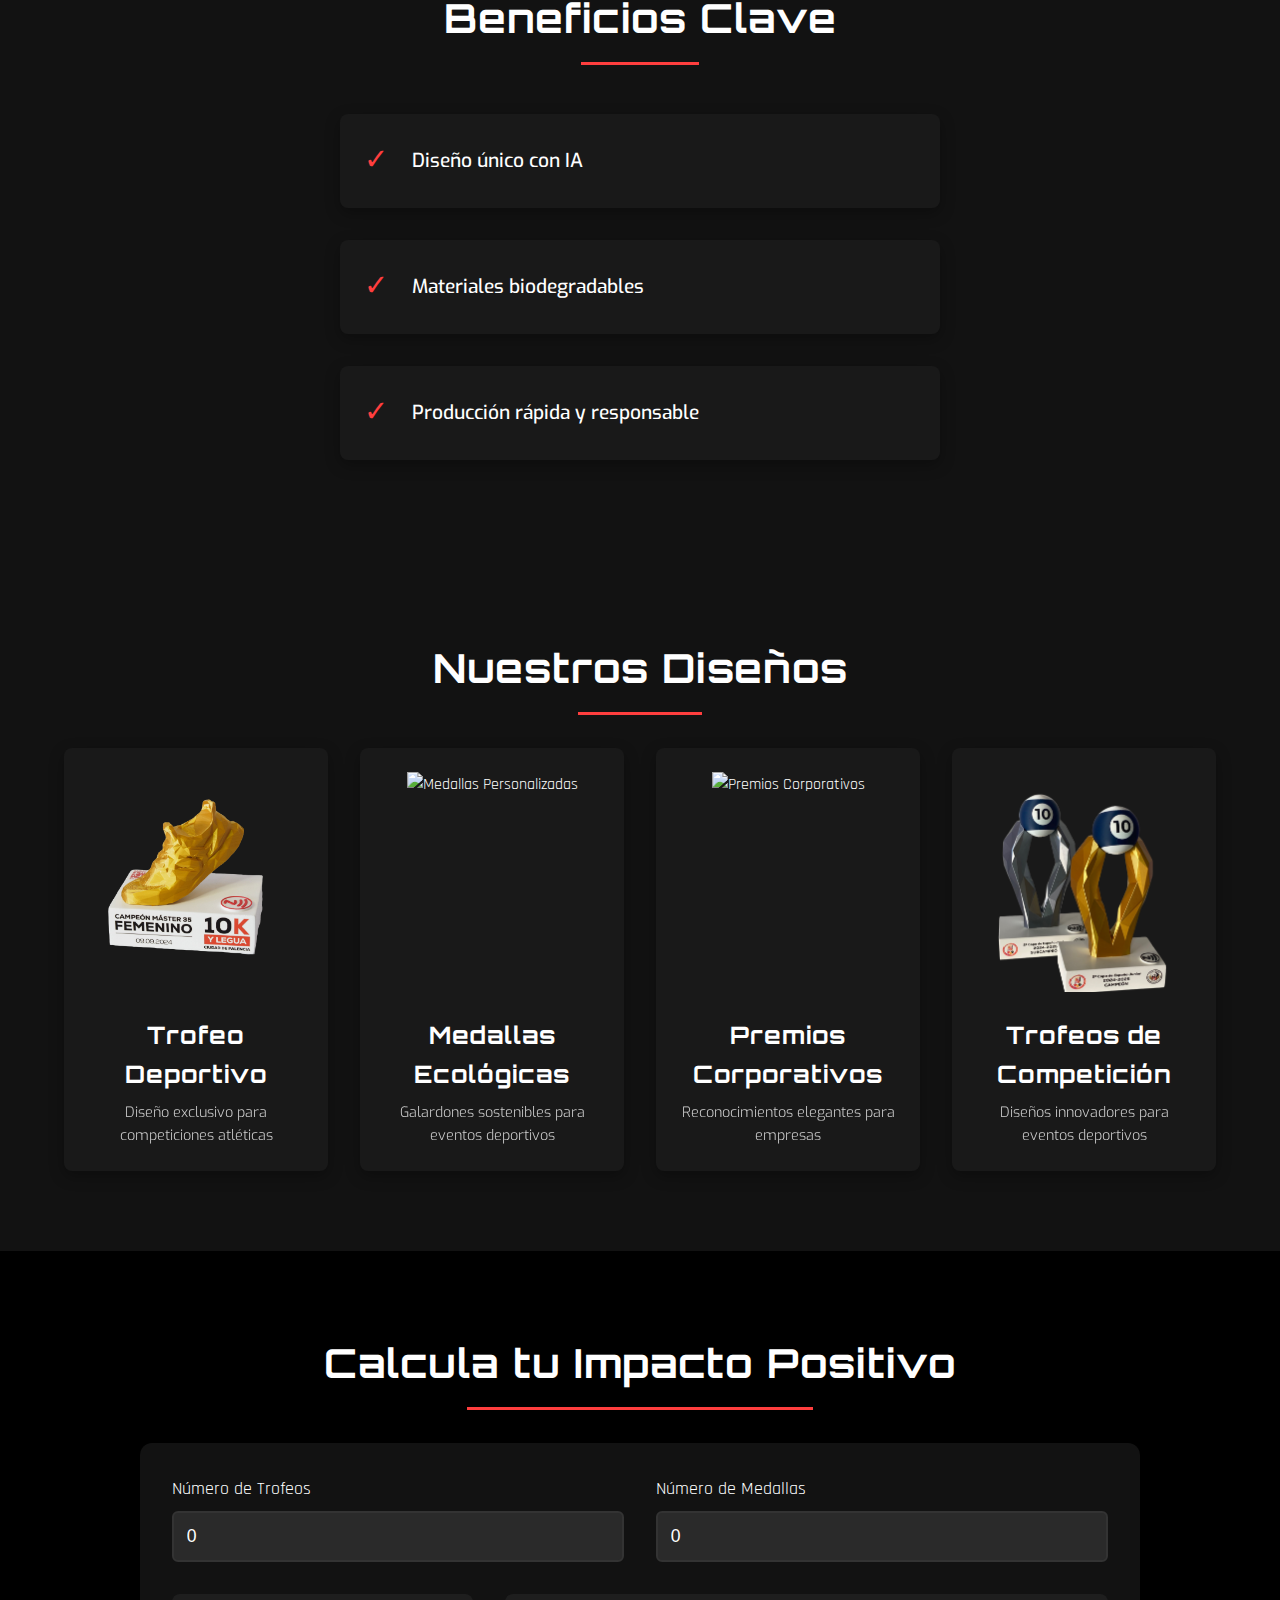
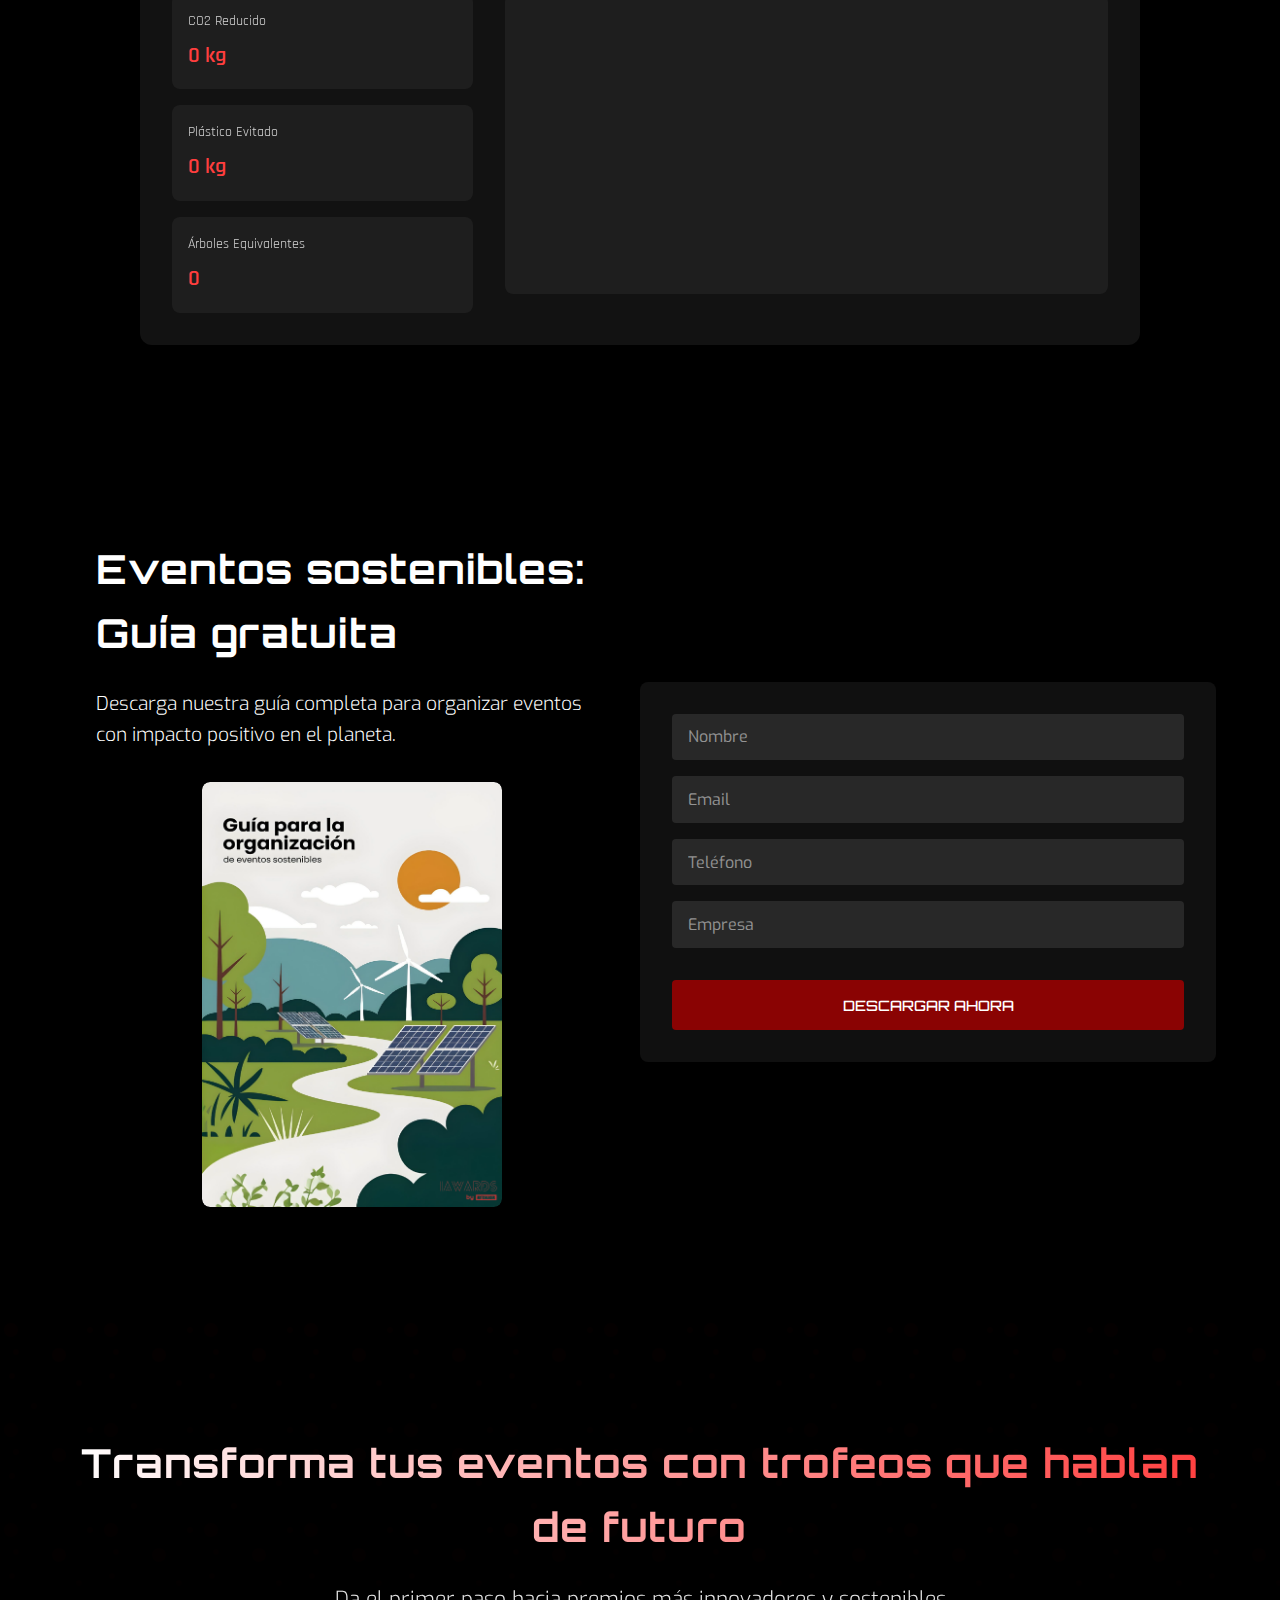
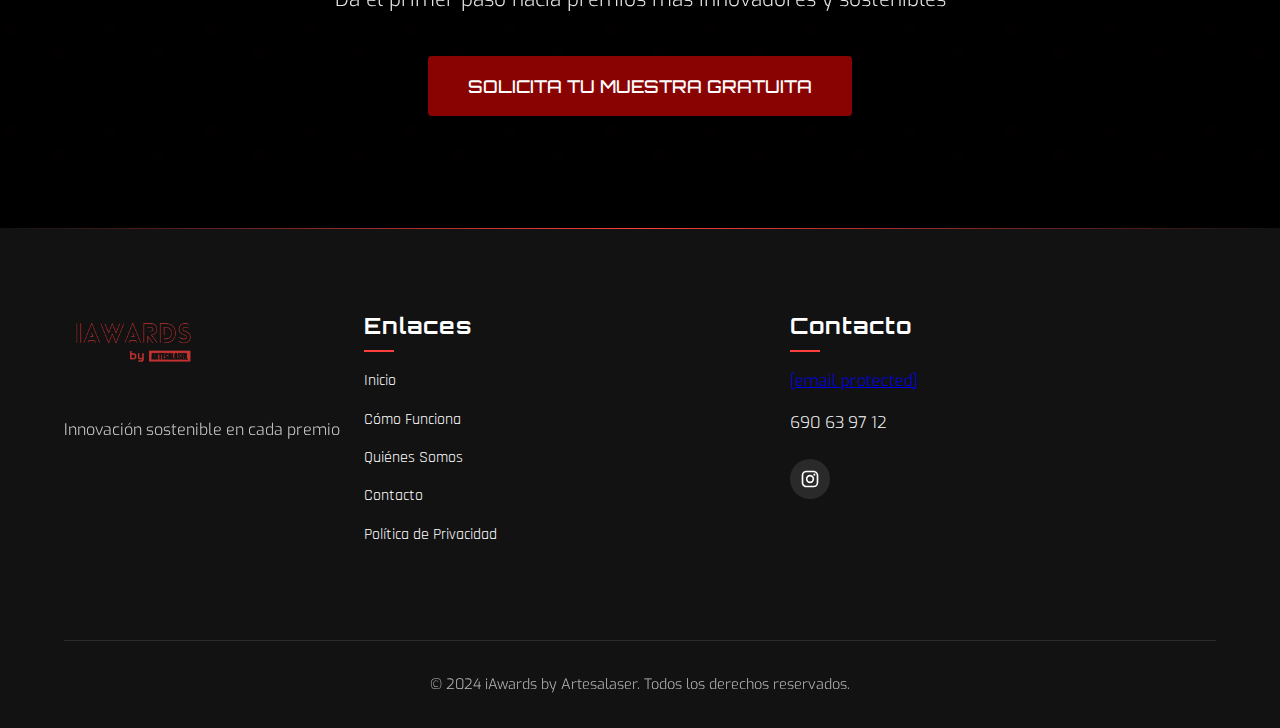
==== commit c35bd8ea: "Update index.html" ====
--- a/index.html
+++ b/index.html
@@ -171,13 +171,14 @@
         <img src="img/1freepik__portada-de-libro-titulada-gua-para-la-organizacin-__462513.png" alt="Guía para la organización de eventos sostenibles">
       </div>
     </div>
-    <form class="lead-form">
-      <input type="text" placeholder="Nombre" required>
-      <input type="email" placeholder="Email" required>
-      <input type="tel" placeholder="Teléfono">
-      <input type="text" placeholder="Empresa">
-      <button type="submit" class="cta-button">Descargar ahora</button>
-    </form>
+   <form class="lead-form" action="https://formspree.io/f/maneqpwq" method="POST">
+  <input type="text" name="nombre" placeholder="Nombre" required>
+  <input type="email" name="email" placeholder="Email" required>
+  <input type="tel" name="telefono" placeholder="Teléfono">
+  <input type="text" name="empresa" placeholder="Empresa">
+  <input type="hidden" name="_redirect" value="https://tuweb.com/gracias.html">
+  <button type="submit" class="cta-button">Descargar ahora</button>
+</form>
   </section>
 
   <section class="final-cta">
